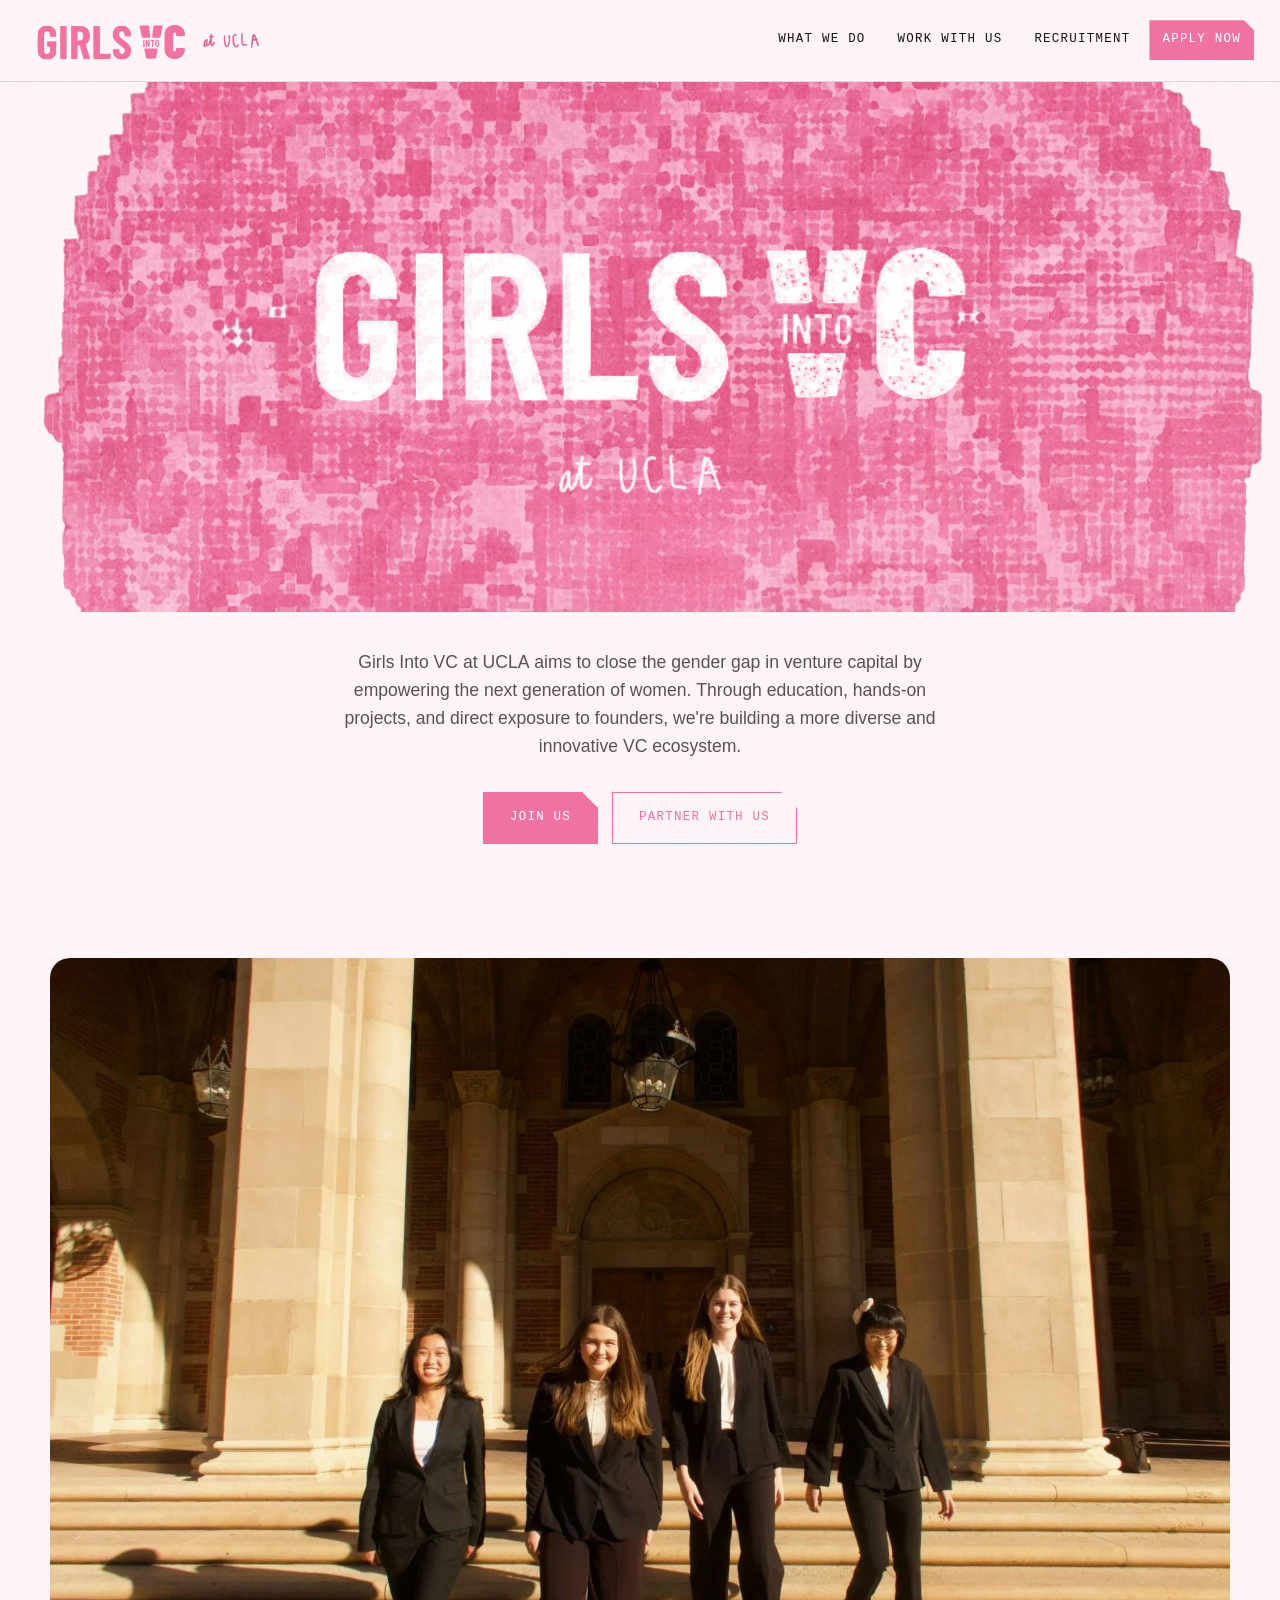
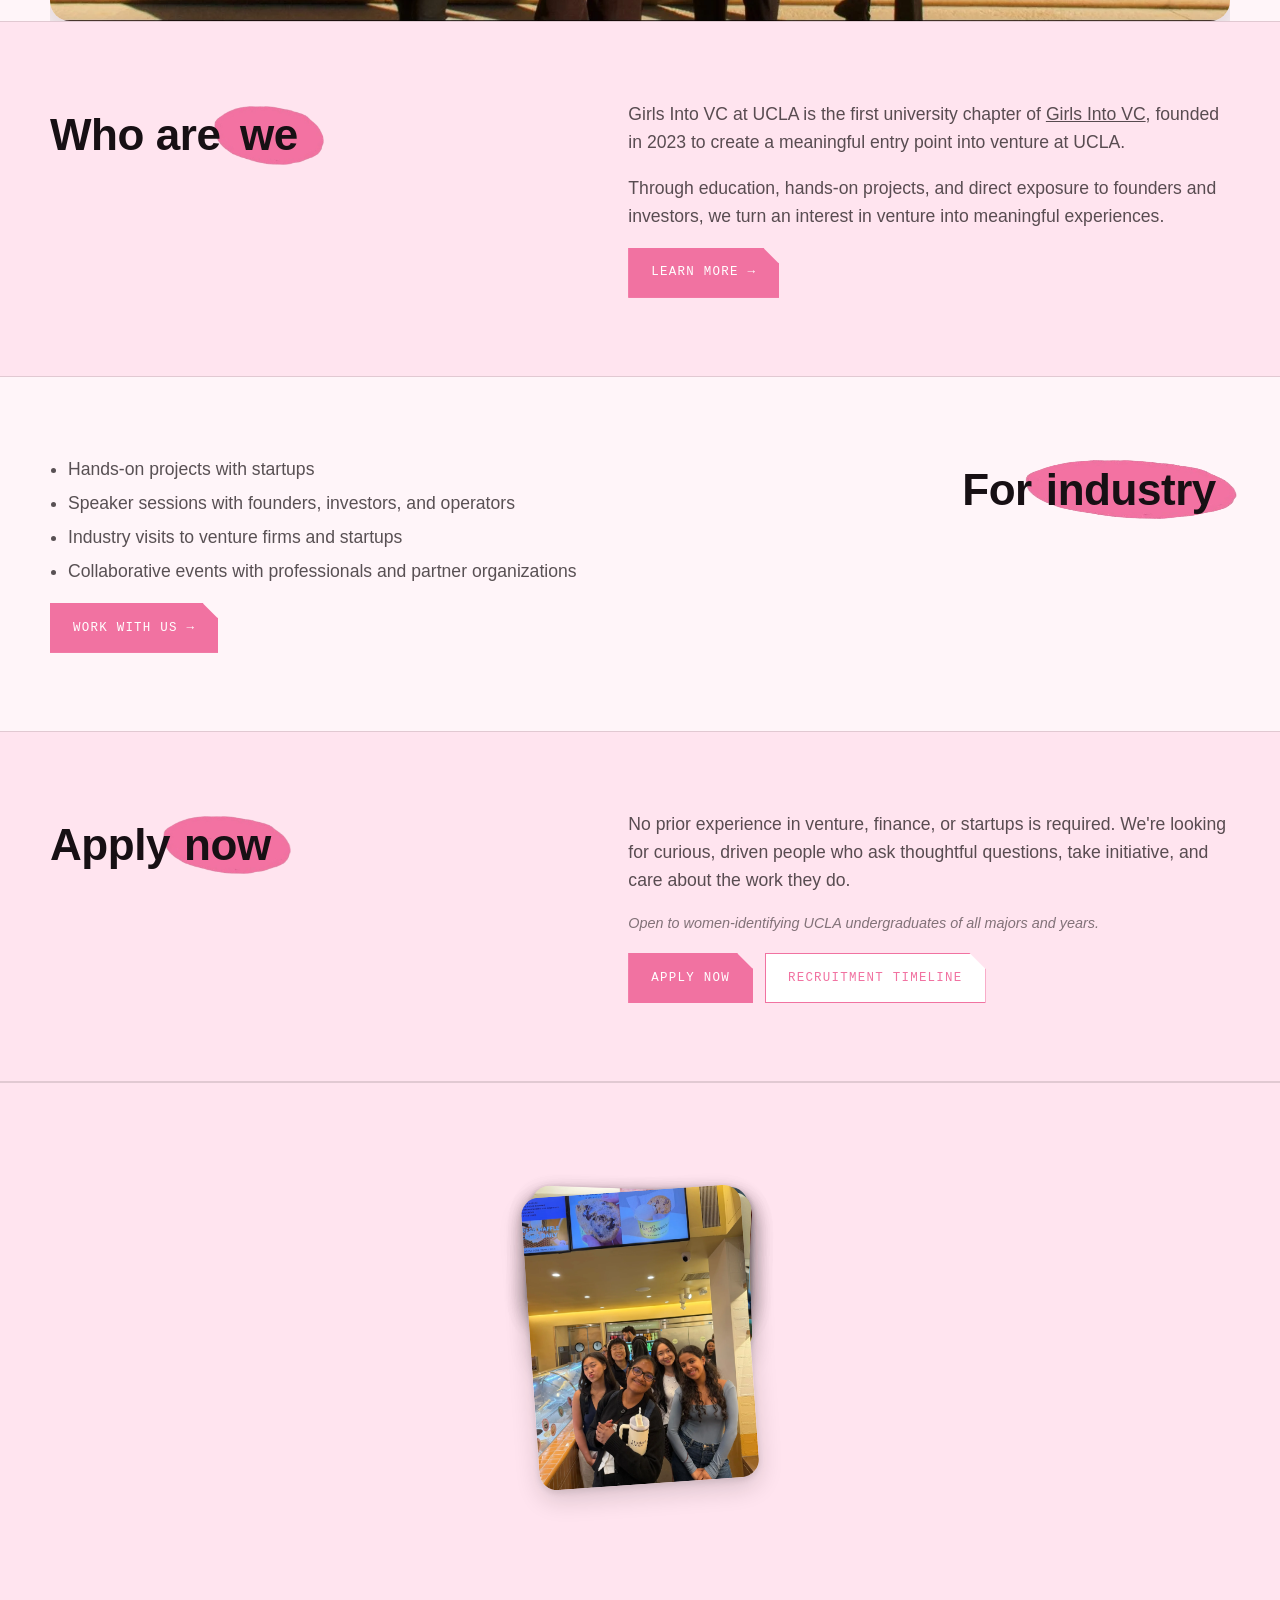
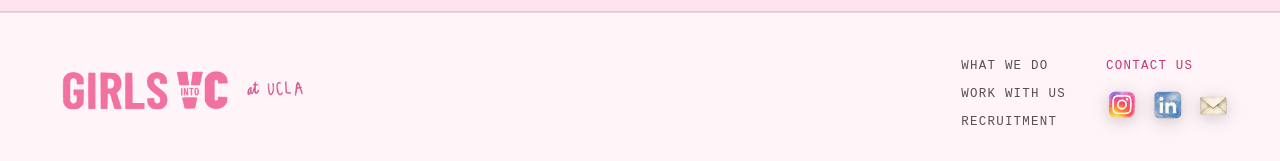
==== index.html @ 0a8061e2 "Stop cropping photos — Royce Hall banner and polaroid stack show full images - Removed the forced 16" ====
<!DOCTYPE html>
<html lang="en">
<head>
<meta charset="UTF-8">
<meta name="viewport" content="width=device-width, initial-scale=1.0">
<title>Girls Into VC at UCLA</title>
<meta name="description" content="Girls Into VC at UCLA is a warm, high-standard pre-professional home for UCLA women interested in venture capital.">
<link rel="stylesheet" href="styles.css">
</head>
<body>
  <nav class="site-nav">
    <a class="nav-logo" href="index.html" aria-label="Girls Into VC at UCLA home">
      <img src="images/givc-logo-transparent.png" alt="Girls Into VC">
      <img class="at-ucla-badge" src="images/at-ucla-pink-text.webp" alt="at UCLA">
    </a>
    <button class="nav-toggle" type="button" aria-label="Open menu" aria-expanded="false"><span></span></button>
    <div class="nav-links" aria-label="Primary navigation">
      <a href="about.html">What We Do</a>
      <a href="work-with-us.html">Work With Us</a>
      <a href="recruitment.html">Recruitment</a>
      <a class="nav-cta" href="recruitment.html#apply">Apply Now</a>
    </div>
  </nav>

  <header class="terra-hero">
    <div class="hero-stamp reveal">
      <img class="hero-stamp-bg" src="images/hero-stamp-bg.webp" alt="" aria-hidden="true">
      <div class="hero-stamp-content">
        <img class="hero-stamp-logo" src="images/givc-logo-white.webp" alt="Girls Into VC">
        <img class="hero-stamp-tag" src="images/givc-at-ucla.webp" alt="at UCLA">
      </div>
    </div>
    <div class="wrap terra-hero-inner">
      <p class="terra-sub split-reveal">Girls Into VC at UCLA aims to close the gender gap in venture capital by empowering the next generation of women. Through education, hands-on projects, and direct exposure to founders, we're building a more diverse and innovative VC ecosystem.</p>
      <div class="terra-actions reveal">
        <a class="terra-cta terra-cta-solid" href="recruitment.html">Join Us</a>
        <a class="terra-cta" href="work-with-us.html">Partner With Us</a>
      </div>
    </div>
  </header>

  <main>
    <!-- ROYCE HALL PHOTO BANNER -->
    <section class="section" style="padding-bottom:0;">
      <div class="wrap">
        <div class="photo-wipe" style="border-radius:20px; box-shadow:0 20px 44px rgba(23,16,20,0.18);">
          <img src="images/royce-hall.webp" alt="Girls Into VC at UCLA members on the steps of Royce Hall" style="width:100%; display:block;">
        </div>
      </div>
    </section>

    <!-- WHO WE ARE -->
    <section class="section pink" id="who-we-are">
      <div class="wrap split">
        <div class="reveal">
          <p class="eyebrow eyebrow-xl">Who are <span class="eyebrow-highlight">we</span></p>
        </div>
        <div class="reveal">
          <p class="body-copy">Girls Into VC at UCLA is the first university chapter of <a href="https://www.girlsintovc.com/" target="_blank" rel="noopener" style="text-decoration:underline;">Girls Into VC</a>, founded in 2023 to create a meaningful entry point into venture at UCLA.</p>
          <p class="body-copy">Through education, hands-on projects, and direct exposure to founders and investors, we turn an interest in venture into meaningful experiences.</p>
          <div class="btn-row">
            <a class="btn btn-pink" href="about.html#board">Learn More →</a>
          </div>
        </div>
      </div>
    </section>

    <!-- FOR INDUSTRY teaser -->
    <section class="section">
      <div class="wrap split">
        <div class="reveal">
          <ul class="body-copy" style="padding-left:18px; margin:0 0 1em; display:grid; gap:6px;">
            <li>Hands-on projects with startups</li>
            <li>Speaker sessions with founders, investors, and operators</li>
            <li>Industry visits to venture firms and startups</li>
            <li>Collaborative events with professionals and partner organizations</li>
          </ul>
          <div class="btn-row">
            <a class="btn btn-pink" href="work-with-us.html">Work With Us →</a>
          </div>
        </div>
        <div class="reveal" style="text-align:right;">
          <p class="eyebrow eyebrow-xl">For <span class="eyebrow-highlight">industry</span></p>
        </div>
      </div>
    </section>

    <!-- APPLY teaser (merged into the former partner-with-us slot) -->
    <section class="section pink">
      <div class="wrap split">
        <div class="reveal">
          <p class="eyebrow eyebrow-xl">Apply <span class="eyebrow-highlight">now</span></p>
        </div>
        <div class="reveal">
          <p class="body-copy">No prior experience in venture, finance, or startups is required. We're looking for curious, driven people who ask thoughtful questions, take initiative, and care about the work they do.</p>
          <p class="body-copy" style="font-style:italic; font-size:0.9rem; opacity:0.75; margin-top:8px;">Open to women-identifying UCLA undergraduates of all majors and years.</p>
          <div class="btn-row" style="margin-top:18px;">
            <a class="btn btn-pink" href="recruitment.html#apply">Apply Now</a>
            <a class="btn btn-outline-pink" href="recruitment.html">Recruitment Timeline</a>
          </div>
        </div>
      </div>
    </section>

    <!-- COMMUNITY / SCRAPBOOK -->
    <section class="section pink" id="community">
      <div class="wrap community-mosaic">
        <div class="reveal community-photos">
          <img class="community-star star-1" src="images/star-sticker.webp" alt="" aria-hidden="true">
          <img class="community-star star-2" src="images/star-sticker.webp" alt="" aria-hidden="true">
          <div class="polaroid-fan polaroid-fan-6" role="button" tabindex="0" aria-expanded="false" aria-label="Expand the photo stack">
            <div class="polaroid-wrap">
              <figure class="polaroid">
                <img src="images/events/event-0573.webp" alt="Girls Into VC members smiling together at an outing">
              </figure>
            </div>
            <div class="polaroid-wrap">
              <figure class="polaroid">
                <img src="images/events/event-0666.webp" alt="Girls Into VC members at the 2026 Summit">
              </figure>
            </div>
            <div class="polaroid-wrap">
              <figure class="polaroid">
                <img src="images/events/event-0672.webp" alt="Girls Into VC members together in the kitchen">
              </figure>
            </div>
            <div class="polaroid-wrap">
              <figure class="polaroid">
                <img src="images/events/event-dinner-lounge.webp" alt="Girls Into VC members celebrating together at dinner">
              </figure>
            </div>
            <div class="polaroid-wrap">
              <figure class="polaroid">
                <img src="images/events/event-0671.webp" alt="Girls Into VC members celebrating graduation">
              </figure>
            </div>
            <div class="polaroid-wrap">
              <figure class="polaroid">
                <img src="images/events/event-9704.webp" alt="Girls Into VC members together at a kitchen social">
              </figure>
            </div>
          </div>
          <div class="community-reveal">
            <img class="community-reveal-text" src="images/text-meet-the-girls.webp" alt="meet the girls!">
            <div class="btn-row" style="justify-content:center;">
              <a class="btn btn-pink" href="about.html#board">Learn More →</a>
            </div>
          </div>
        </div>
      </div>
    </section>

  </main>

  <footer class="site-footer">
    <div class="wrap footer-grid">
      <a class="footer-logo" href="index.html"><img src="images/givc-logo-transparent.png" alt="Girls Into VC"><img class="at-ucla-badge" src="images/at-ucla-pink-text.webp" alt="at UCLA"></a>
      <div class="footer-links">
        <a href="about.html">What We Do</a>
        <a href="work-with-us.html">Work With Us</a>
        <a href="recruitment.html">Recruitment</a>
      </div>
      <div class="footer-contact">
        <p class="eyebrow">Contact Us</p>
        <div class="footer-socials">
          <a href="https://www.instagram.com/girlsintovc.ucla/" target="_blank" rel="noopener" title="instagram"><img src="images/social-instagram.webp" alt="Instagram"></a>
          <a href="https://www.linkedin.com/company/girls-into-vc-at-ucla" target="_blank" rel="noopener" title="linkedin"><img src="images/social-linkedin.webp" alt="LinkedIn"></a>
          <a href="mailto:girlsintovcatucla@gmail.com" title="email"><img src="images/social-email.png" alt="Email"></a>
        </div>
      </div>
    </div>  </footer>
  <script src="script.js"></script>
</body>
</html>
---- styles.css ----
@import url('https://fonts.googleapis.com/css2?family=Big+Shoulders+Display:wght@600;700;800;900&family=Inter:ital,wght@0,400;0,500;0,600;0,700;0,800;1,500&display=swap');

:root {
  --pink: #f172a1;
  --pink-deep: #c73578;
  --pink-hot: #ff4f9b;
  --pink-pale: #ffe4ef;
  --pink-wash: #fff5f9;
  --white: #ffffff;
  --ink: #171014;
  --muted: rgba(23, 16, 20, 0.58);
  --muted-strong: rgba(23, 16, 20, 0.72);
  --line: rgba(23, 16, 20, 0.13);
  --line-light: rgba(255, 255, 255, 0.34);
  --glass: rgba(255, 255, 255, 0.22);
  --container: 1180px;
  --taupe: #e6e2d9;
  /* One font, one job: the system (Apple) font reads everywhere. Big Shoulders
     Display is the single exception, reserved for titles so it keeps its punch. */
  --font-display: "Big Shoulders Display", "Arial Narrow", sans-serif;
  --font-sans: -apple-system, BlinkMacSystemFont, "SF Pro Text", "Helvetica Neue", "Segoe UI", sans-serif;
  --font-mono: ui-monospace, SFMono-Regular, "SF Mono", Menlo, Consolas, monospace;
  --ease: cubic-bezier(0.22, 1, 0.36, 1);

  /* Type scale — every small/UI text size on the site maps to one of these
     seven steps. Reach for a token before adding a new one-off rem value. */
  --text-3xs: 0.68rem;
  --text-2xs: 0.72rem;
  --text-xs: 0.76rem;
  --text-sm: 0.78rem;
  --text-base: 0.82rem;
  --text-md: 0.9rem;
  --text-lg: 1rem;
  /* The one shared size for a page's <h1> — every interior page uses the
     compact hero pattern, so there's a single hero-heading tier, not three. */
  --h1-size: clamp(2.1rem, 5.4vw, 3.5rem);
}

* { box-sizing: border-box; }

html { scroll-behavior: smooth; }

body {
  margin: 0;
  background: var(--pink-wash);
  color: var(--ink);
  font-family: var(--font-sans);
  font-size: 16px;
  font-weight: 400;
  line-height: 1.6;
  letter-spacing: 0;
  -webkit-font-smoothing: antialiased;
  overflow-x: hidden;
}

body::selection,
::selection {
  background: var(--ink);
  color: var(--white);
}

img { display: block; max-width: 100%; }
a { color: inherit; text-decoration: none; }
button { font: inherit; }
button { border: 0; background: none; color: inherit; cursor: pointer; }

body::before {
  content: "";
  position: fixed;
  inset: 0;
  z-index: 9000;
  opacity: 0.025;
  pointer-events: none;
  background-image: url("data:image/svg+xml,%3Csvg viewBox='0 0 256 256' xmlns='http://www.w3.org/2000/svg'%3E%3Cfilter id='n'%3E%3CfeTurbulence type='fractalNoise' baseFrequency='0.9' numOctaves='3' stitchTiles='stitch'/%3E%3C/filter%3E%3Crect width='100%25' height='100%25' filter='url(%23n)'/%3E%3C/svg%3E");
}

.wrap {
  width: min(100% - 32px, var(--container));
  margin: 0 auto;
}

.site-nav {
  position: sticky;
  top: 0;
  z-index: 40;
  display: flex;
  align-items: center;
  justify-content: space-between;
  min-height: 72px;
  padding: 12px 16px;
  border-bottom: 1px solid var(--line);
  background: rgba(255, 245, 249, 0.76);
  backdrop-filter: blur(24px) saturate(1.4);
}

.nav-logo {
  display: inline-flex;
  align-items: center;
  min-height: 44px;
  gap: 3px;
}

.nav-logo img { width: 170px; height: auto; }

.pill,
.small-caps,
.member-meta {
  font-family: var(--font-sans);
  font-weight: 600;
  letter-spacing: 0.03em;
  text-transform: lowercase;
}

/* "at UCLA" badge — the plain hand-drawn wordmark from Figma, recolored to
   --pink-deep so it reads against the pink-wash nav/footer background. */
.nav-logo img.at-ucla-badge,
.footer-logo img.at-ucla-badge {
  height: 19px;
  width: auto;
  flex-shrink: 0;
  margin-left: 2px;
}

.nav-toggle {
  display: grid;
  place-items: center;
  width: 46px;
  height: 46px;
  border: 1px solid var(--line);
  border-radius: 999px;
  background: rgba(255, 255, 255, 0.72);
}

.nav-toggle span,
.nav-toggle::before,
.nav-toggle::after {
  content: "";
  width: 18px;
  height: 2px;
  border-radius: 99px;
  background: var(--ink);
  transition: transform 220ms var(--ease), opacity 220ms ease;
}

.nav-toggle { gap: 4px; }
.site-nav.open .nav-toggle span { opacity: 0; }
.site-nav.open .nav-toggle::before { transform: translateY(6px) rotate(45deg); }
.site-nav.open .nav-toggle::after { transform: translateY(-6px) rotate(-45deg); }

.nav-links {
  position: fixed;
  inset: 72px 12px auto 12px;
  display: grid;
  gap: 8px;
  padding: 10px;
  border: 1px solid var(--line);
  border-radius: 18px;
  background: rgba(255, 255, 255, 0.84);
  backdrop-filter: blur(22px) saturate(1.3);
  box-shadow: 0 24px 70px rgba(199, 53, 120, 0.18);
  opacity: 0;
  pointer-events: none;
  transform: translateY(-10px);
  transition: opacity 220ms ease, transform 220ms var(--ease);
}

.site-nav.open .nav-links {
  opacity: 1;
  pointer-events: auto;
  transform: translateY(0);
}

.nav-links a {
  position: relative;
  display: flex;
  align-items: center;
  min-height: 44px;
  padding: 0 12px;
  border-radius: 12px;
  color: var(--ink);
}

.nav-links a:hover,
.nav-links a.current {
  color: var(--pink-deep);
}

/* Shared mono-label treatment — nav links, buttons, eyebrows, and footer
   links are all the same UI-chrome type (mono, uppercase, tracked out), so
   they share one declaration instead of each re-stating it. */
.eyebrow,
.btn,
.terra-cta,
.nav-links a,
.footer-links a {
  font-family: var(--font-mono);
  font-weight: 500;
  font-size: var(--text-sm);
  letter-spacing: 0.1em;
  text-transform: uppercase;
}

.nav-links a.nav-cta {
  justify-content: center;
  border-radius: 0;
  clip-path: polygon(0 0, calc(100% - 10px) 0, 100% 10px, 100% 100%, 0 100%);
  background: var(--pink) !important;
  color: var(--white) !important;
}

.nav-links a.nav-cta:hover {
  background: var(--pink-deep) !important;
}

h1, h2, h3, p { margin-top: 0; }

h1 {
  margin-bottom: 18px;
  color: var(--pink-hot);
  font-family: var(--font-display);
  font-weight: 800;
  letter-spacing: 0;
  text-transform: uppercase;
  font-size: var(--h1-size);
  line-height: 0.86;
}

h2 {
  margin-bottom: 18px;
  color: var(--pink-hot);
  font-family: var(--font-sans);
  font-weight: 800;
  letter-spacing: -0.02em;
  text-transform: none;
  font-size: clamp(2.1rem, 5.4vw, 3.8rem);
  line-height: 1.05;
}

h3 {
  margin-bottom: 10px;
  color: var(--pink-deep);
  font-family: var(--font-sans);
  font-weight: 600;
  letter-spacing: -0.01em;
  text-transform: none;
  font-size: clamp(1.3rem, 3vw, 1.7rem);
  line-height: 1.25;
}

p,
.body-copy,
.faq p,
.client-card p {
  color: var(--muted-strong);
  font-size: clamp(1rem, 1.4vw, 1.1rem);
  line-height: 1.6;
}

.lead {
  max-width: 720px;
  color: var(--ink);
  font-weight: 400;
  font-size: clamp(1.35rem, 2.6vw, 1.85rem);
  line-height: 1.45;
}

.body-copy { max-width: 640px; }

.section { padding: 78px 0; }
.section.pink {
  background: var(--pink-pale);
  border-block: 1px solid var(--line);
}

.eyebrow {
  display: inline-flex;
  align-items: center;
  margin: 0 0 18px;
  color: var(--pink-deep);
}

.eyebrow-lg { font-size: var(--text-lg); letter-spacing: 0.01em; }

/* Home page teaser titles ("Who are WE", "For INDUSTRY", "Apply NOW") — since
   those sections dropped their H2s, the eyebrow is now the section's title,
   so it reads much larger than the standard small-caps label size. Set in
   the Apple system font (not the mono UI-label font) in black, sentence
   case, with only the key word highlighted by .eyebrow-highlight below. */
.eyebrow-xl {
  font-family: var(--font-sans);
  font-weight: 800;
  text-transform: none;
  letter-spacing: -0.01em;
  color: var(--ink);
  font-size: clamp(1.8rem, 4.5vw, 2.75rem);
  margin-bottom: 0;
}

/* The one emphasized word in a home-page title — same sentence case as the
   rest of the heading, sitting on the hand-drawn pink oval asset so the oval
   always tracks the highlighted word. line-height:1 keeps the box hugging
   the glyphs instead of inheriting body's 1.6, which was inflating the oval. */
.eyebrow-highlight {
  position: relative;
  display: inline-block;
  min-width: 2.2em;
  text-align: center;
  line-height: 1;
  text-transform: none;
  padding: 0.12em 0.32em;
}

.eyebrow-highlight::before {
  content: "";
  position: absolute;
  z-index: -1;
  inset: -0.05em -0.15em;
  background: url("images/oval-highlight.webp") center / 100% 100% no-repeat;
}

/* Landing screen — Terra Labs hero layout (dot-matrix field, mono UI chrome), in pink */
.terra-hero {
  position: relative;
  overflow: hidden;
  isolation: isolate;
  background: var(--pink-wash);
  margin-bottom: 36px;
}

.terra-hero-inner {
  position: relative;
  z-index: 1;
  max-width: 640px;
  margin: 0 auto;
  text-align: center;
  padding-top: 36px;
  padding-bottom: 0;
}

/* Matches the hero-stamp-to-subhead gap (36px) exactly, instead of
   stacking the default .section padding-top (78px) on top of it. */

/* Hero stamp — the GIVC wordmark lockup from the givcucla Figma file:
   a torn-edge "stamp" card (the jagged silhouette is baked into the
   exported PNG's alpha channel, not a CSS clip-path) filled with the
   brand's halftone pink texture, with the white logo + a handwritten
   "at UCLA" tag centered on top. Full-bleed, edge to edge — no page
   margin around it. */
.hero-stamp {
  position: relative;
  width: 100%;
  aspect-ratio: 1319 / 546;
}

.hero-stamp-bg {
  display: block;
  width: 100%;
  height: 100%;
  object-fit: cover;
}

.hero-stamp-content {
  position: absolute;
  inset: 0;
  display: flex;
  flex-direction: column;
  align-items: center;
  justify-content: center;
  gap: 8px;
}

.hero-stamp-logo {
  width: 58%;
  height: auto;
}

.hero-stamp-tag {
  width: clamp(120px, 22vw, 170px);
  height: auto;
}

.terra-sub {
  font-family: var(--font-sans);
  font-size: clamp(1rem, 1.4vw, 1.1rem);
  line-height: 1.6;
  color: var(--muted-strong);
  max-width: 620px;
  margin: 0 auto 32px;
}

/* Hand-drawn highlighter oval around "UCLA" in the hero subhead — the
   actual marker-drawn asset from the givcucla Figma file (irregular,
   hand-drawn edges), not a CSS ellipse — reads far more charismatic. */
.oval-highlight {
  position: relative;
  display: inline-block;
  padding: 0 4px;
}

.oval-highlight::before {
  content: "";
  position: absolute;
  z-index: -1;
  inset: -0.2em -0.4em;
  background: url("images/oval-highlight.webp") center / 100% 100% no-repeat;
}

.terra-actions {
  display: flex;
  flex-wrap: wrap;
  justify-content: center;
  gap: 14px;
}

/* Shared button shape — a chamfered rectangle (top-right corner cut), not
   a pill. Every CTA sitewide (.btn and .terra-cta) uses this same silhouette
   so "join us" and "apply now" read as the same kind of button. */
.btn,
.terra-cta {
  clip-path: polygon(0 0, calc(100% - 16px) 0, 100% 16px, 100% 100%, 0 100%);
}

.terra-cta {
  display: inline-flex;
  align-items: center;
  gap: 8px;
  padding: 15px 26px;
  border: 1.5px solid var(--pink);
  color: var(--pink);
  background: var(--pink-wash);
  transition: background 220ms var(--ease), color 220ms var(--ease);
}

.terra-cta:hover { background: var(--pink); color: var(--white); }

.terra-cta-solid {
  background: var(--pink);
  color: var(--white);
}

.terra-cta-solid:hover { background: var(--pink-deep); color: var(--white); }

.hero-grid,
.split,
.section-head {
  display: grid;
  gap: 34px;
  align-items: start;
}

.hero-kicker {
  display: flex;
  flex-wrap: wrap;
  gap: 10px;
  margin-bottom: 18px;
}

.pill {
  display: inline-flex;
  align-items: center;
  min-height: 34px;
  padding: 0 12px;
  border: 1px solid currentColor;
  border-radius: 999px;
  background: rgba(255, 255, 255, 0.48);
  color: var(--pink-deep);
  font-size: var(--text-2xs);
}

.btn-row {
  display: flex;
  flex-wrap: wrap;
  gap: 12px;
}

.btn {
  display: inline-flex;
  align-items: center;
  justify-content: center;
  min-height: 50px;
  padding: 0 22px;
  border: 1px solid currentColor;
  line-height: 1;
  transition: transform 220ms var(--ease), background 220ms ease, color 220ms ease, border-color 220ms ease;
}

.btn:hover { transform: translateY(-2px); }
.btn-pink { background: var(--pink); color: var(--white); border-color: var(--pink); }
.btn-pink:hover { background: var(--pink-deep); border-color: var(--pink-deep); }
.btn-outline-pink { background: var(--white); color: var(--pink); border-color: var(--pink); }
.btn-outline-pink:hover { background: var(--pink); color: var(--white); }

.member-meta,
.small-caps {
  color: var(--pink-deep);
  font-size: var(--text-base);
}

.client-grid {
  display: grid;
  gap: 16px;
}

.client-card {
  padding: 28px;
  border: 1px solid var(--line);
  border-radius: 22px;
  background:
    radial-gradient(ellipse 120% 90% at 20% 0%, rgba(255, 79, 155, 0.08), transparent 65%),
    rgba(255, 255, 255, 0.78);
  box-shadow: 0 18px 54px rgba(199, 53, 120, 0.08);
  transition: transform 320ms var(--ease), box-shadow 320ms var(--ease), border-color 320ms ease;
}

.client-card:hover {
  transform: translateY(-4px);
  border-color: rgba(199, 53, 120, 0.28);
  box-shadow: 0 26px 64px rgba(199, 53, 120, 0.16);
}

/* Community section — a centered pile of polaroids. Opening the stack
   reveals a centered "meet the girls!" moment below the photos: the
   handwritten wordmark, the two star stickers, and a learn-more CTA, all
   fading in together. */
.community-photos {
  position: relative;
  text-align: center;
}

.community-star {
  position: absolute;
  width: 40px;
  height: auto;
  opacity: 0;
  transform: scale(0.5) rotate(-15deg);
  transition: opacity 360ms var(--ease) 80ms, transform 360ms var(--ease) 80ms;
  pointer-events: none;
  z-index: 5;
}

.community-mosaic.is-open .community-star {
  opacity: 1;
  transform: scale(1) rotate(-15deg);
}

.star-1 { top: 0; right: 8%; }
.star-2 { bottom: 4%; left: 6%; transform: scale(0.5) rotate(12deg); }
.community-mosaic.is-open .star-2 { transform: scale(1) rotate(12deg); }

.community-reveal {
  max-height: 0;
  opacity: 0;
  overflow: hidden;
  text-align: center;
  transition: max-height 420ms var(--ease), opacity 320ms var(--ease), margin-top 420ms ease;
}

.community-mosaic.is-open .community-reveal {
  max-height: 160px;
  opacity: 1;
  margin-top: 14px;
}

.community-reveal-text {
  display: inline-block;
  width: clamp(180px, 26vw, 260px);
  height: auto;
  margin: 12px auto 10px;
}

/* Scrapbook — a pile of polaroid prints, stacked to the right by default.
   Click (or Enter/Space) spreads them into a centered fan; click again to
   restack. Every .polaroid-wrap sits at a fixed anchor via absolute
   positioning, and only .transform moves — no layout shift — so both the
   stack and the spread animate smoothly. */
.polaroid-fan {
  position: relative;
  height: 360px;
  max-width: 720px;
  margin: 12px auto 0;
  cursor: pointer;
}

.polaroid-wrap {
  position: absolute;
  top: 0;
  left: 50%;
  transition: transform 480ms var(--ease);
}

.polaroid-wrap:nth-child(1) { transform: translateX(-50%) rotate(-3deg) translateY(2px); z-index: 4; }
.polaroid-wrap:nth-child(2) { transform: translateX(-50%) rotate(1.5deg); z-index: 3; }
.polaroid-wrap:nth-child(3) { transform: translateX(-50%) rotate(-1deg) translateY(1px); z-index: 2; }
.polaroid-wrap:nth-child(4) { transform: translateX(-50%) rotate(2deg) translateY(3px); z-index: 1; }

.polaroid-fan.is-open .polaroid-wrap:nth-child(1) { transform: translateX(calc(-50% - 250px)) rotate(-3deg); z-index: 1; }
.polaroid-fan.is-open .polaroid-wrap:nth-child(2) { transform: translateX(calc(-50% - 84px)) rotate(1.5deg); z-index: 2; }
.polaroid-fan.is-open .polaroid-wrap:nth-child(3) { transform: translateX(calc(-50% + 84px)) rotate(-1.5deg); z-index: 3; }
.polaroid-fan.is-open .polaroid-wrap:nth-child(4) { transform: translateX(calc(-50% + 250px)) rotate(3deg); z-index: 4; }

/* Six-photo variant of the scrapbook fan. Closed, it's the same tight
   stack as the 4-photo version. Open, instead of spreading all six into
   one crowded line, it opens into a two-row grid so every photo gets
   room to actually be seen. */
.polaroid-fan-6 {
  max-width: 900px;
  transition: height 480ms var(--ease);
}

.polaroid-fan-6 .polaroid-wrap:nth-child(1) { transform: translateX(-50%) rotate(-4deg) translateY(2px); z-index: 6; }
.polaroid-fan-6 .polaroid-wrap:nth-child(2) { transform: translateX(-50%) rotate(2deg); z-index: 5; }
.polaroid-fan-6 .polaroid-wrap:nth-child(3) { transform: translateX(-50%) rotate(-2deg) translateY(1px); z-index: 4; }
.polaroid-fan-6 .polaroid-wrap:nth-child(4) { transform: translateX(-50%) rotate(3deg) translateY(3px); z-index: 3; }
.polaroid-fan-6 .polaroid-wrap:nth-child(5) { transform: translateX(-50%) rotate(-1deg) translateY(2px); z-index: 2; }
.polaroid-fan-6 .polaroid-wrap:nth-child(6) { transform: translateX(-50%) rotate(1.5deg) translateY(1px); z-index: 1; }

/* Open state is a real grid, not more absolute-position math — photos are
   never forced into a fixed aspect ratio (see .polaroid img below), so
   row heights need to size themselves to whatever each photo actually is. */
.polaroid-fan-6.is-open {
  position: static;
  height: auto;
  display: grid;
  grid-template-columns: repeat(3, 1fr);
  gap: 28px;
  align-items: start;
}

.polaroid-fan-6.is-open .polaroid-wrap {
  position: static;
}

.polaroid-fan-6.is-open .polaroid-wrap:nth-child(1) { transform: rotate(-3deg); z-index: 1; }
.polaroid-fan-6.is-open .polaroid-wrap:nth-child(2) { transform: rotate(2deg); z-index: 2; }
.polaroid-fan-6.is-open .polaroid-wrap:nth-child(3) { transform: rotate(-2deg); z-index: 3; }
.polaroid-fan-6.is-open .polaroid-wrap:nth-child(4) { transform: rotate(3deg); z-index: 4; }
.polaroid-fan-6.is-open .polaroid-wrap:nth-child(5) { transform: rotate(-1.5deg); z-index: 5; }
.polaroid-fan-6.is-open .polaroid-wrap:nth-child(6) { transform: rotate(2.5deg); z-index: 6; }
.polaroid-fan-6.is-open .polaroid { width: 100%; }

/* Clean, edge-to-edge photo cards — rounded corners and a soft shadow,
   not the print-style white-bordered polaroid look. */
.polaroid {
  position: relative;
  width: 220px;
  border-radius: 18px;
  overflow: hidden;
  box-shadow: 0 10px 24px rgba(23, 16, 20, 0.16), 0 2px 6px rgba(23, 16, 20, 0.1);
  transition: transform 320ms var(--ease), box-shadow 320ms var(--ease);
}

.polaroid-fan.is-open .polaroid:hover {
  transform: translateY(-12px) scale(1.04);
  box-shadow: 0 20px 38px rgba(23, 16, 20, 0.22);
}

.polaroid img {
  display: block;
  width: 100%;
  height: auto;
}

.summit-photos {
  display: grid;
  grid-template-columns: 1fr 1fr;
  gap: 16px;
}

.summit-photo {
  border-radius: 18px;
  overflow: hidden;
  box-shadow: 0 16px 34px rgba(23, 16, 20, 0.16);
}

.summit-photo img {
  display: block;
  width: 100%;
  height: 100%;
  aspect-ratio: 4 / 3;
  object-fit: cover;
}

@media (max-width: 600px) {
  .summit-photos { grid-template-columns: 1fr; }
}

@media (max-width: 760px) {
  .polaroid-fan { height: 300px; }
  .polaroid { width: 168px; }
  .polaroid-fan.is-open .polaroid-wrap:nth-child(1) { transform: translateX(calc(-50% - 96px)) rotate(-3deg); }
  .polaroid-fan.is-open .polaroid-wrap:nth-child(2) { transform: translateX(calc(-50% - 32px)) rotate(1.5deg); }
  .polaroid-fan.is-open .polaroid-wrap:nth-child(3) { transform: translateX(calc(-50% + 32px)) rotate(-1.5deg); }
  .polaroid-fan.is-open .polaroid-wrap:nth-child(4) { transform: translateX(calc(-50% + 96px)) rotate(3deg); }

  .polaroid-fan-6 { height: 320px; }
  .polaroid-fan-6.is-open { grid-template-columns: repeat(2, 1fr); gap: 18px; }
}

.testimonials-section {
  background: var(--pink-deep);
}

.testimonials-section > .wrap > .eyebrow { color: rgba(255, 255, 255, 0.85); }
.testimonials-section .eyebrow::before { background: rgba(255, 255, 255, 0.85); }

.tp-desc { color: rgba(255, 255, 255, 0.92); }
.testimonials-section .pill { background: rgba(255, 255, 255, 0.14); border-color: rgba(255, 255, 255, 0.32); color: #fff; }

.project-grid {
  display: grid;
  grid-template-columns: 1fr 1fr;
  gap: 18px;
  margin-top: 24px;
}

.project-card {
  background: rgba(255, 255, 255, 0.1);
  border: 1px solid rgba(255, 255, 255, 0.2);
  border-radius: 18px;
  padding: 22px;
}

.project-card-top {
  display: flex;
  align-items: center;
  gap: 16px;
  margin-bottom: 16px;
}

.project-card-top .small-caps {
  display: block;
  margin-bottom: 4px;
}

.tp-media-sm {
  flex-shrink: 0;
  width: 44px;
  height: 44px;
  border-radius: 50%;
  display: grid;
  place-items: center;
  color: rgba(255, 255, 255, 0.92);
  font-family: var(--font-display);
  font-size: 1.1rem;
}

/* Client logo badges — a real wordmark instead of a lettered avatar circle */
.tp-media-sm.tp-logo {
  width: 60px;
  height: 34px;
  border-radius: 8px;
  overflow: hidden;
}

.tp-logo img {
  width: 100%;
  height: 100%;
  object-fit: cover;
}

.project-card-top h3 { color: #fff; font-size: 1.02rem; margin-top: 2px; }
.project-card .small-caps { color: rgba(255, 255, 255, 0.7); text-transform: none; }
.tp-desc-sm { color: rgba(255, 255, 255, 0.9); font-size: var(--text-md); }

.testimonial-inline {
  margin-top: 12px;
  padding-top: 12px;
  border-top: 1px solid rgba(255, 255, 255, 0.22);
  color: #fff;
  font-style: italic;
  font-size: var(--text-md);
}

.testimonial-inline span {
  display: block;
  margin-top: 4px;
  font-style: normal;
  font-family: var(--font-sans);
  font-weight: 700;
  font-size: var(--text-2xs);
  text-transform: uppercase;
  letter-spacing: 0.04em;
  color: rgba(255, 255, 255, 0.7);
}

@media (max-width: 720px) {
  .project-grid { grid-template-columns: 1fr; }
}

.timeline-list { border-top: 1px solid var(--line); }

.timeline-row {
  display: flex;
  gap: 24px;
  align-items: baseline;
  padding: 16px 0;
  border-bottom: 1px solid var(--line);
}

.timeline-row .t-when {
  flex: 0 0 110px;
  display: flex;
  flex-direction: column;
  gap: 2px;
}

.timeline-row .t-date {
  font-family: var(--font-sans);
  font-weight: 800;
  font-size: var(--text-xs);
  letter-spacing: 0.04em;
  text-transform: uppercase;
  color: var(--pink-deep);
}

.timeline-row .t-time {
  font-family: var(--font-mono);
  font-size: var(--text-xs);
  color: var(--muted);
}

.timeline-row h3 {
  font-size: 1rem;
  margin-bottom: 0;
}

.timeline-row .t-tag {
  font-family: var(--font-mono);
  font-size: var(--text-3xs);
  font-weight: 500;
  color: var(--muted);
  text-transform: none;
}

@media (max-width: 560px) {
  .timeline-row { flex-direction: column; gap: 4px; }
  .timeline-row .t-when { flex: none; flex-direction: row; gap: 8px; }
}

.staircase { display: flex; flex-direction: column; }

.staircase-step {
  display: flex;
  gap: 24px;
  align-items: baseline;
  padding: 28px 0;
  border-bottom: 1px solid var(--line);
}

.staircase-num {
  flex-shrink: 0;
  width: 48px;
  font-family: var(--font-display);
  font-size: 1.5rem;
  color: var(--pink);
}

.staircase-body h3 { margin-bottom: 8px; }
.staircase-body p { margin-bottom: 4px; }

@media (max-width: 760px) {
  .staircase-step { flex-direction: column; gap: 8px; }
  .staircase-num { width: auto; }
}

.partner-grid {
  display: grid;
  grid-template-columns: repeat(2, 1fr);
  gap: 16px;
}

.partner-block {
  padding: 24px;
  border: 1px solid var(--line);
  border-radius: 16px;
  background: rgba(255, 255, 255, 0.6);
  transition: transform 220ms var(--ease), border-color 220ms ease, background 220ms ease;
}

.partner-num {
  display: block;
  margin-bottom: 10px;
  font-family: var(--font-display);
  font-size: 1.3rem;
  color: var(--pink);
}

.partner-block h3 { margin-bottom: 0; font-size: 1.1rem; }

.partner-block p {
  margin-top: 8px;
  color: var(--muted-strong);
  font-size: var(--text-md);
  line-height: 1.5;
}

.partner-block:hover {
  transform: translateY(-4px);
  border-color: rgba(199, 53, 120, 0.3);
  background: rgba(255, 255, 255, 0.85);
}

@media (max-width: 560px) {
  .partner-grid { grid-template-columns: 1fr; }
}

.quicklinks {
  display: flex;
  flex-wrap: wrap;
  gap: 20px;
  margin-top: 14px;
}

.quicklinks a {
  position: relative;
  color: var(--pink-deep);
  font-family: var(--font-sans);
  font-weight: 700;
  font-size: var(--text-base);
  letter-spacing: 0.02em;
  border-bottom: 1px solid currentColor;
  padding-bottom: 2px;
  transition: opacity 220ms ease;
}

.quicklinks a:hover { opacity: 0.65; }

.exec-grid {
  display: grid;
  grid-template-columns: repeat(2, 1fr);
  gap: 18px;
}

.exec-card {
  border: 1px solid var(--line);
  border-radius: 22px;
  padding: 16px;
  background: rgba(255, 255, 255, 0.6);
  transition: transform 320ms var(--ease), box-shadow 320ms var(--ease);
}

.exec-card:hover {
  transform: translateY(-4px);
  box-shadow: 0 26px 64px rgba(199, 53, 120, 0.16);
}

.exec-photo {
  display: grid;
  place-items: center;
  aspect-ratio: 4 / 5;
  margin-bottom: 14px;
  border-radius: 16px;
  overflow: hidden;
}

.exec-card h3 { margin-bottom: 0; font-size: 1.05rem; }

@media (min-width: 720px) {
  .exec-grid { grid-template-columns: repeat(4, 1fr); }
}

.page-hero {
  padding: 68px 0 44px;
  border-bottom: 1px solid var(--line);
  background: var(--pink-wash);
}

.page-hero .lead { max-width: 980px; }

.hero-compact { padding: 52px 0 32px; }

.faq {
  display: grid;
  gap: 10px;
  max-width: 880px;
}

.faq details {
  border: 1px solid var(--line);
  border-radius: 16px;
  background: var(--white);
  transition: border-color 220ms ease;
}

.faq details[open],
.faq details:hover {
  border-color: rgba(199, 53, 120, 0.3);
}

.faq summary {
  min-height: 58px;
  padding: 18px;
  color: var(--ink);
  cursor: pointer;
  font-weight: 600;
  font-size: 1.05rem;
}

.faq p {
  margin: 0;
  padding: 0 18px 18px;
}

.site-footer {
  padding: 44px 0 28px;
  background: var(--pink-wash);
  border-top: 1px solid var(--line);
}

.footer-grid {
  display: grid;
  gap: 28px;
  align-items: start;
}

.footer-contact {
  display: grid;
  gap: 12px;
}

.footer-contact .eyebrow { margin: 0; }

.footer-logo {
  display: inline-flex;
  align-items: center;
  gap: 3px;
}

.footer-logo img { width: 190px; }

.footer-socials {
  display: flex;
  align-items: center;
  gap: 14px;
}

.footer-socials a {
  display: flex;
  align-items: center;
  justify-content: center;
  transition: transform 220ms var(--ease);
}

.footer-socials a:hover { transform: translateY(-4px) scale(1.08); }

.footer-socials img {
  width: 32px;
  height: 32px;
  max-width: none;
  object-fit: contain;
  filter: drop-shadow(0 3px 8px rgba(23, 16, 20, 0.22));
}

.footer-links {
  display: grid;
  gap: 8px;
}

.footer-links a {
  display: inline-block;
  width: fit-content;
  color: var(--muted-strong);
}

.footer-links a:hover { color: var(--pink-deep); }

.reveal {
  opacity: 0;
  transform: translateY(24px);
  transition: opacity 700ms ease, transform 700ms var(--ease);
}

.reveal.visible {
  opacity: 1;
  transform: translateY(0);
}

/* Hero intro paragraph — split into words by script.js, each word
   blurs/fades/rises in with a short stagger instead of the whole
   paragraph fading in as one block. */
.split-reveal .word {
  display: inline-block;
  opacity: 0;
  filter: blur(4px);
  transform: translateY(0.35em);
  transition: opacity 640ms var(--ease), transform 640ms var(--ease), filter 640ms var(--ease);
  transition-delay: calc(var(--i, 0) * 26ms);
}

.split-reveal.visible .word {
  opacity: 1;
  filter: blur(0);
  transform: translateY(0);
}

/* Photo banners — a left-to-right clip wipe reveals the frame while the
   image itself settles from a slight zoom + desaturation, like a print
   developing, instead of a plain fade. */
.photo-wipe {
  overflow: hidden;
  clip-path: inset(0 100% 0 0);
  transition: clip-path 1000ms cubic-bezier(0.65, 0, 0.35, 1);
}

.photo-wipe img {
  transform: scale(1.15);
  filter: saturate(0.6) brightness(0.94);
  transition: transform 1300ms cubic-bezier(0.16, 1, 0.3, 1), filter 1300ms ease;
}

.photo-wipe.visible {
  clip-path: inset(0 0 0 0);
}

.photo-wipe.visible img {
  transform: scale(1);
  filter: saturate(1) brightness(1);
}

@media (min-width: 720px) {
  .wrap { width: min(100% - 56px, var(--container)); }
  .hero-grid,
  .split { grid-template-columns: 0.95fr 1.05fr; }
  .section-head { grid-template-columns: 0.9fr 1.1fr; align-items: end; }
  .footer-grid { grid-template-columns: auto 1fr auto; align-items: start; gap: 40px; }
  .footer-links { justify-self: end; }
}

@media (min-width: 760px) {
  .site-nav { padding-inline: 20px; }
  .nav-toggle { display: none; }
  .nav-links {
    position: static;
    display: flex;
    align-items: center;
    gap: 2px;
    padding: 0;
    border: 0;
    border-radius: 0;
    background: transparent;
    box-shadow: none;
    opacity: 1;
    pointer-events: auto;
    transform: none;
    backdrop-filter: none;
  }
  .nav-links a { min-height: 40px; padding-inline: 10px; }
}

@media (min-width: 980px) {
  .site-nav { padding-inline: 26px; }
  .nav-links { gap: 6px; }
  .nav-links a { padding-inline: 13px; }
}

@media (max-width: 560px) {
  .at-ucla-badge { display: none; }
  .nav-logo img { width: 146px; }
}

@media (prefers-reduced-motion: reduce) {
  *, *::before, *::after {
    animation-duration: 0.01ms !important;
    animation-iteration-count: 1 !important;
    scroll-behavior: auto !important;
    transition-duration: 0.01ms !important;
  }
}
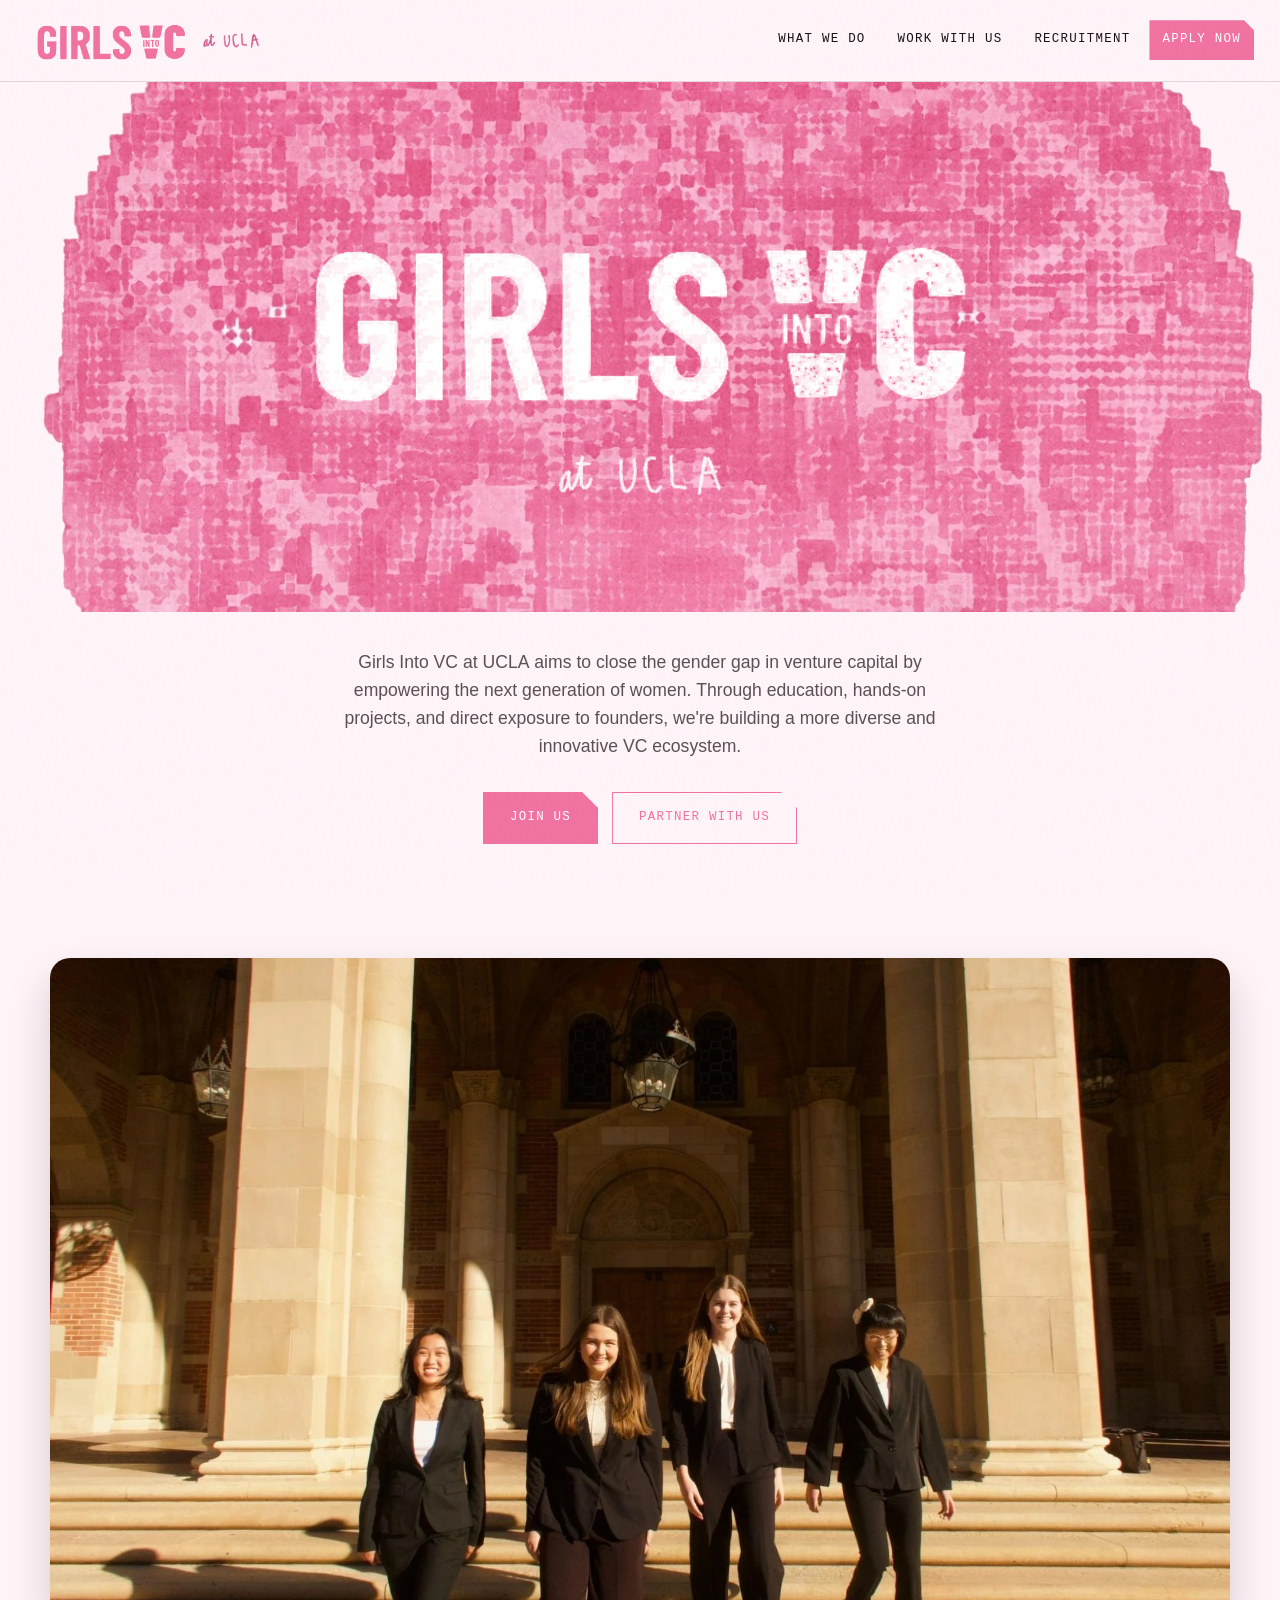
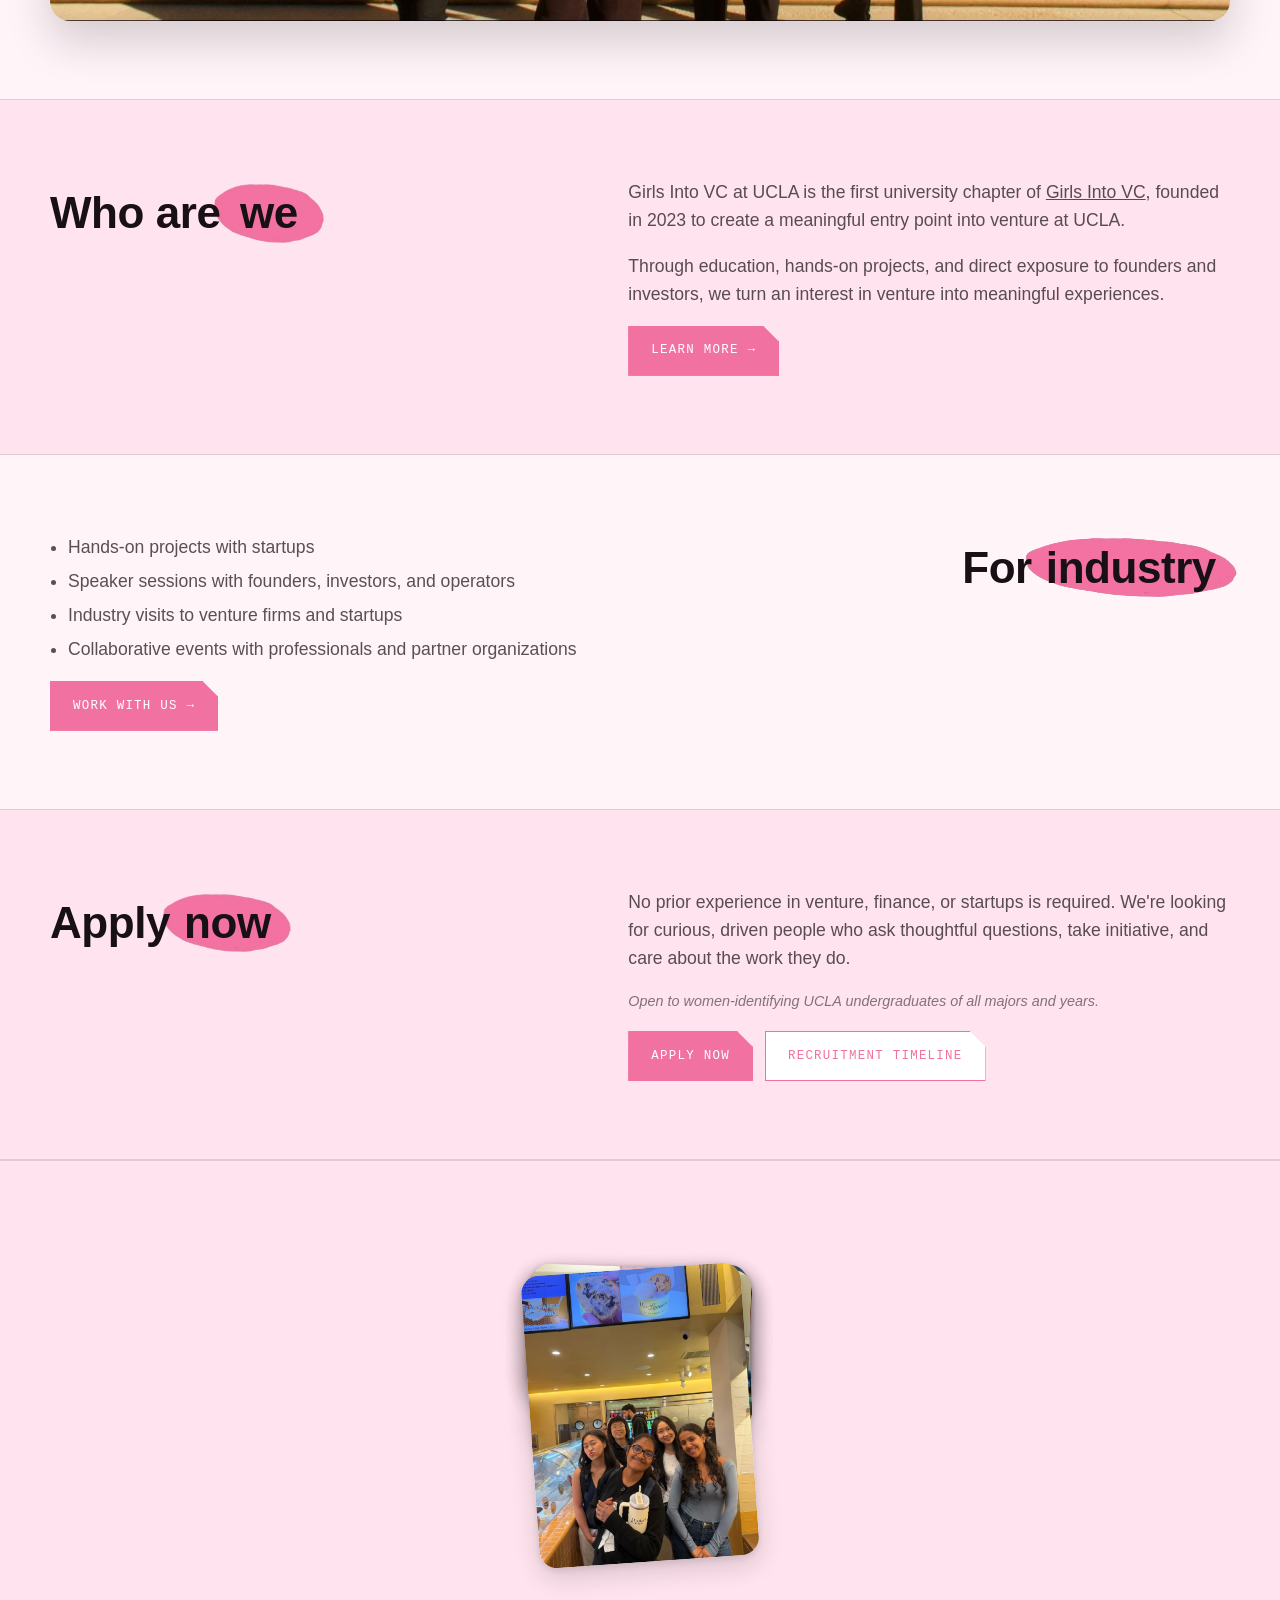
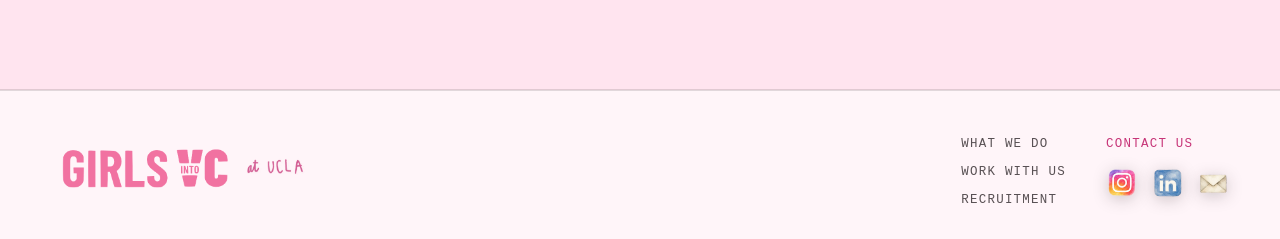
==== commit 4e282eb5: "Fix community grid whitespace, restore summit photos, simplify Team Projects Per Kanak's WhatsApp fe" ====
--- a/index.html
+++ b/index.html
@@ -9,16 +9,16 @@
 </head>
 <body>
   <nav class="site-nav">
-    <a class="nav-logo" href="index.html" aria-label="Girls Into VC at UCLA home">
+    <a class="nav-logo" href="/" aria-label="Girls Into VC at UCLA home">
       <img src="images/givc-logo-transparent.png" alt="Girls Into VC">
       <img class="at-ucla-badge" src="images/at-ucla-pink-text.webp" alt="at UCLA">
     </a>
     <button class="nav-toggle" type="button" aria-label="Open menu" aria-expanded="false"><span></span></button>
     <div class="nav-links" aria-label="Primary navigation">
-      <a href="about.html">What We Do</a>
-      <a href="work-with-us.html">Work With Us</a>
-      <a href="recruitment.html">Recruitment</a>
-      <a class="nav-cta" href="recruitment.html#apply">Apply Now</a>
+      <a href="/about">What We Do</a>
+      <a href="/work-with-us">Work With Us</a>
+      <a href="/recruitment">Recruitment</a>
+      <a class="nav-cta" href="https://docs.google.com/forms/d/e/1FAIpQLScCQbXi9iYOBDHio7x1NEe8_FWhjAjhLZOOHLYXwaXuUrCorQ/viewform" target="_blank" rel="noopener">Apply Now</a>
     </div>
   </nav>
 
@@ -33,17 +33,17 @@
     <div class="wrap terra-hero-inner">
       <p class="terra-sub split-reveal">Girls Into VC at UCLA aims to close the gender gap in venture capital by empowering the next generation of women. Through education, hands-on projects, and direct exposure to founders, we're building a more diverse and innovative VC ecosystem.</p>
       <div class="terra-actions reveal">
-        <a class="terra-cta terra-cta-solid" href="recruitment.html">Join Us</a>
-        <a class="terra-cta" href="work-with-us.html">Partner With Us</a>
+        <a class="terra-cta terra-cta-solid" href="/recruitment">Join Us</a>
+        <a class="terra-cta" href="/work-with-us">Partner With Us</a>
       </div>
     </div>
   </header>
 
   <main>
     <!-- ROYCE HALL PHOTO BANNER -->
-    <section class="section" style="padding-bottom:0;">
+    <section class="section">
       <div class="wrap">
-        <div class="photo-wipe" style="border-radius:20px; box-shadow:0 20px 44px rgba(23,16,20,0.18);">
+        <div style="border-radius:20px; overflow:hidden; box-shadow:0 20px 44px rgba(23,16,20,0.18);">
           <img src="images/royce-hall.webp" alt="Girls Into VC at UCLA members on the steps of Royce Hall" style="width:100%; display:block;">
         </div>
       </div>
@@ -59,7 +59,7 @@
           <p class="body-copy">Girls Into VC at UCLA is the first university chapter of <a href="https://www.girlsintovc.com/" target="_blank" rel="noopener" style="text-decoration:underline;">Girls Into VC</a>, founded in 2023 to create a meaningful entry point into venture at UCLA.</p>
           <p class="body-copy">Through education, hands-on projects, and direct exposure to founders and investors, we turn an interest in venture into meaningful experiences.</p>
           <div class="btn-row">
-            <a class="btn btn-pink" href="about.html#board">Learn More →</a>
+            <a class="btn btn-pink" href="/about#board">Learn More →</a>
           </div>
         </div>
       </div>
@@ -76,7 +76,7 @@
             <li>Collaborative events with professionals and partner organizations</li>
           </ul>
           <div class="btn-row">
-            <a class="btn btn-pink" href="work-with-us.html">Work With Us →</a>
+            <a class="btn btn-pink" href="/work-with-us">Work With Us →</a>
           </div>
         </div>
         <div class="reveal" style="text-align:right;">
@@ -95,8 +95,8 @@
           <p class="body-copy">No prior experience in venture, finance, or startups is required. We're looking for curious, driven people who ask thoughtful questions, take initiative, and care about the work they do.</p>
           <p class="body-copy" style="font-style:italic; font-size:0.9rem; opacity:0.75; margin-top:8px;">Open to women-identifying UCLA undergraduates of all majors and years.</p>
           <div class="btn-row" style="margin-top:18px;">
-            <a class="btn btn-pink" href="recruitment.html#apply">Apply Now</a>
-            <a class="btn btn-outline-pink" href="recruitment.html">Recruitment Timeline</a>
+            <a class="btn btn-pink" href="/recruitment#apply">Apply Now</a>
+            <a class="btn btn-outline-pink" href="/recruitment">Recruitment Timeline</a>
           </div>
         </div>
       </div>
@@ -143,7 +143,7 @@
           <div class="community-reveal">
             <img class="community-reveal-text" src="images/text-meet-the-girls.webp" alt="meet the girls!">
             <div class="btn-row" style="justify-content:center;">
-              <a class="btn btn-pink" href="about.html#board">Learn More →</a>
+              <a class="btn btn-pink" href="/about#board">Learn More →</a>
             </div>
           </div>
         </div>
@@ -154,11 +154,11 @@
 
   <footer class="site-footer">
     <div class="wrap footer-grid">
-      <a class="footer-logo" href="index.html"><img src="images/givc-logo-transparent.png" alt="Girls Into VC"><img class="at-ucla-badge" src="images/at-ucla-pink-text.webp" alt="at UCLA"></a>
+      <a class="footer-logo" href="/"><img src="images/givc-logo-transparent.png" alt="Girls Into VC"><img class="at-ucla-badge" src="images/at-ucla-pink-text.webp" alt="at UCLA"></a>
       <div class="footer-links">
-        <a href="about.html">What We Do</a>
-        <a href="work-with-us.html">Work With Us</a>
-        <a href="recruitment.html">Recruitment</a>
+        <a href="/about">What We Do</a>
+        <a href="/work-with-us">Work With Us</a>
+        <a href="/recruitment">Recruitment</a>
       </div>
       <div class="footer-contact">
         <p class="eyebrow">Contact Us</p>
--- a/styles.css
+++ b/styles.css
@@ -620,6 +620,7 @@
 .polaroid-fan-6.is-open {
   position: static;
   height: auto;
+  max-width: none;
   display: grid;
   grid-template-columns: repeat(3, 1fr);
   gap: 28px;
@@ -932,12 +933,17 @@
 }
 
 .exec-card {
+  display: flex;
+  flex-direction: column;
   border: 1px solid var(--line);
   border-radius: 22px;
   padding: 16px;
   background: rgba(255, 255, 255, 0.6);
   transition: transform 320ms var(--ease), box-shadow 320ms var(--ease);
 }
+
+.exec-card .btn { margin-top: auto; }
+.exec-card > p:last-of-type { margin-bottom: 12px; }
 
 .exec-card:hover {
   transform: translateY(-4px);
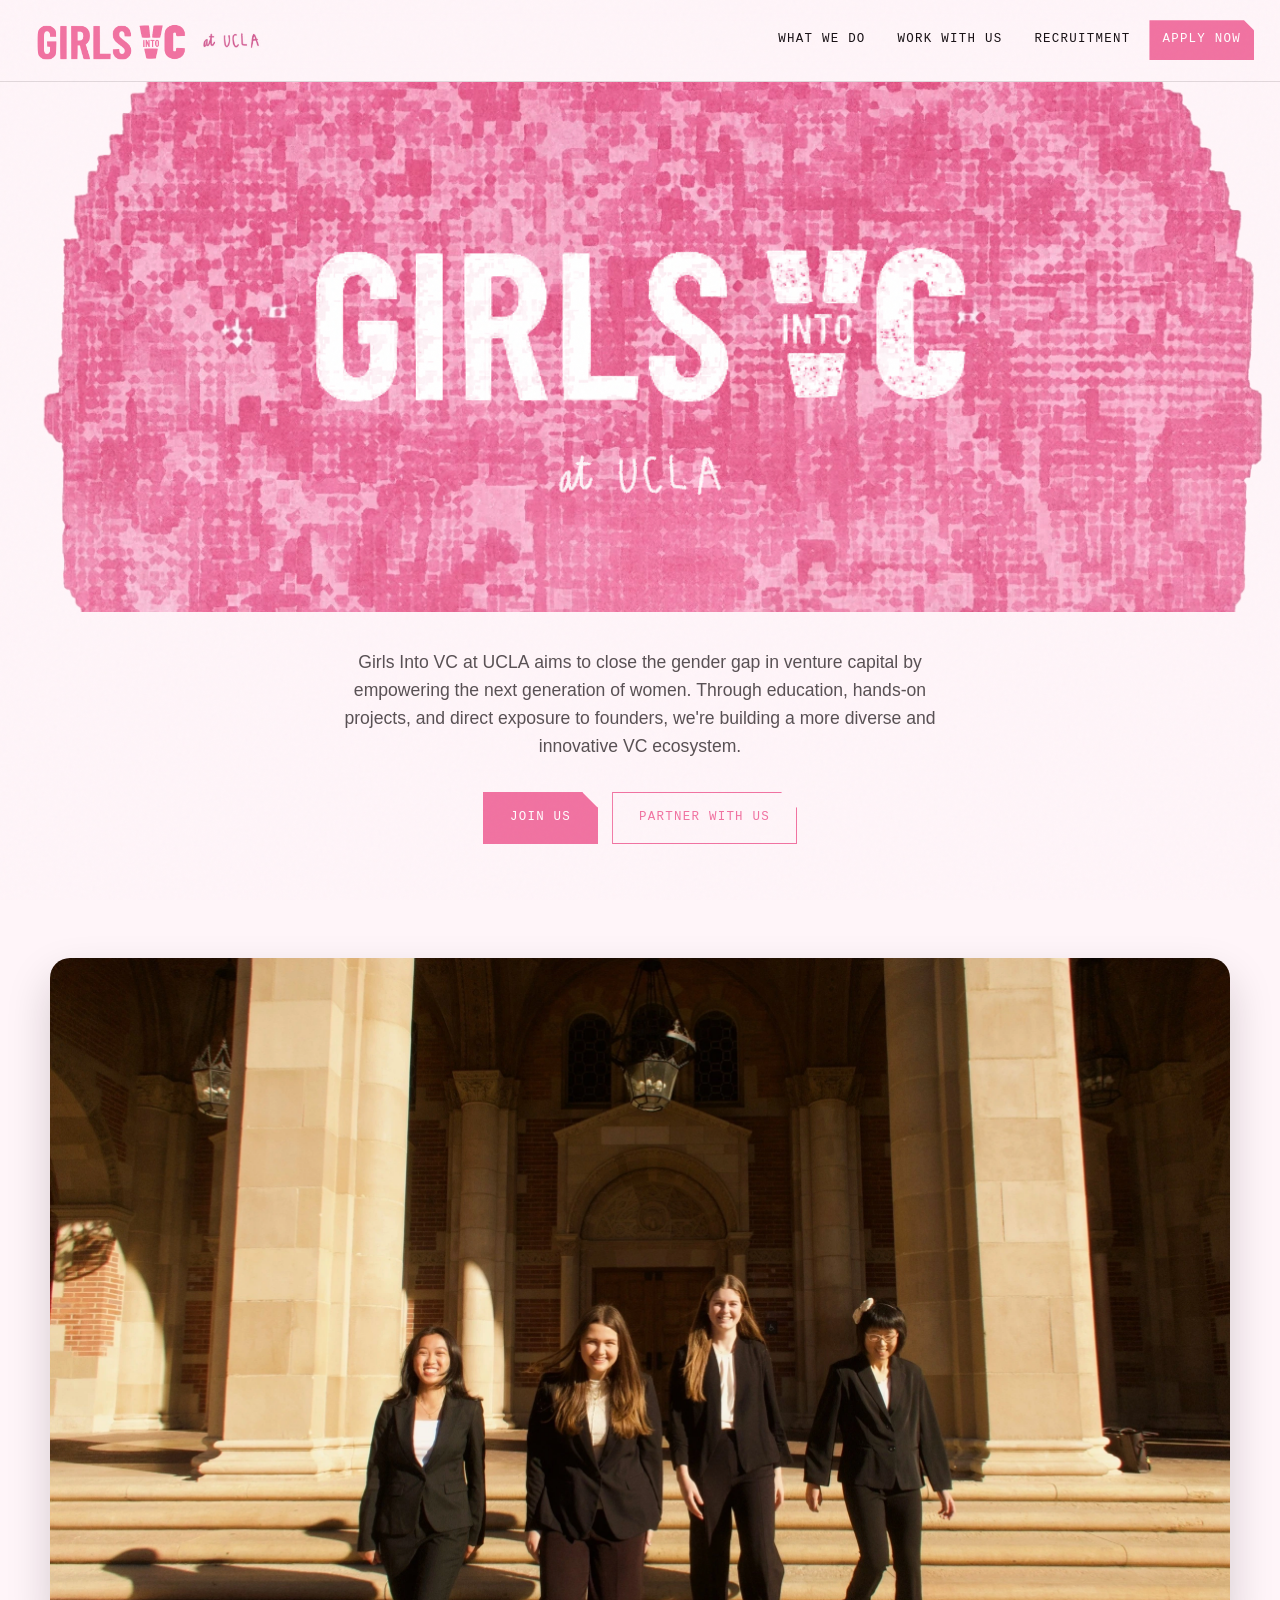
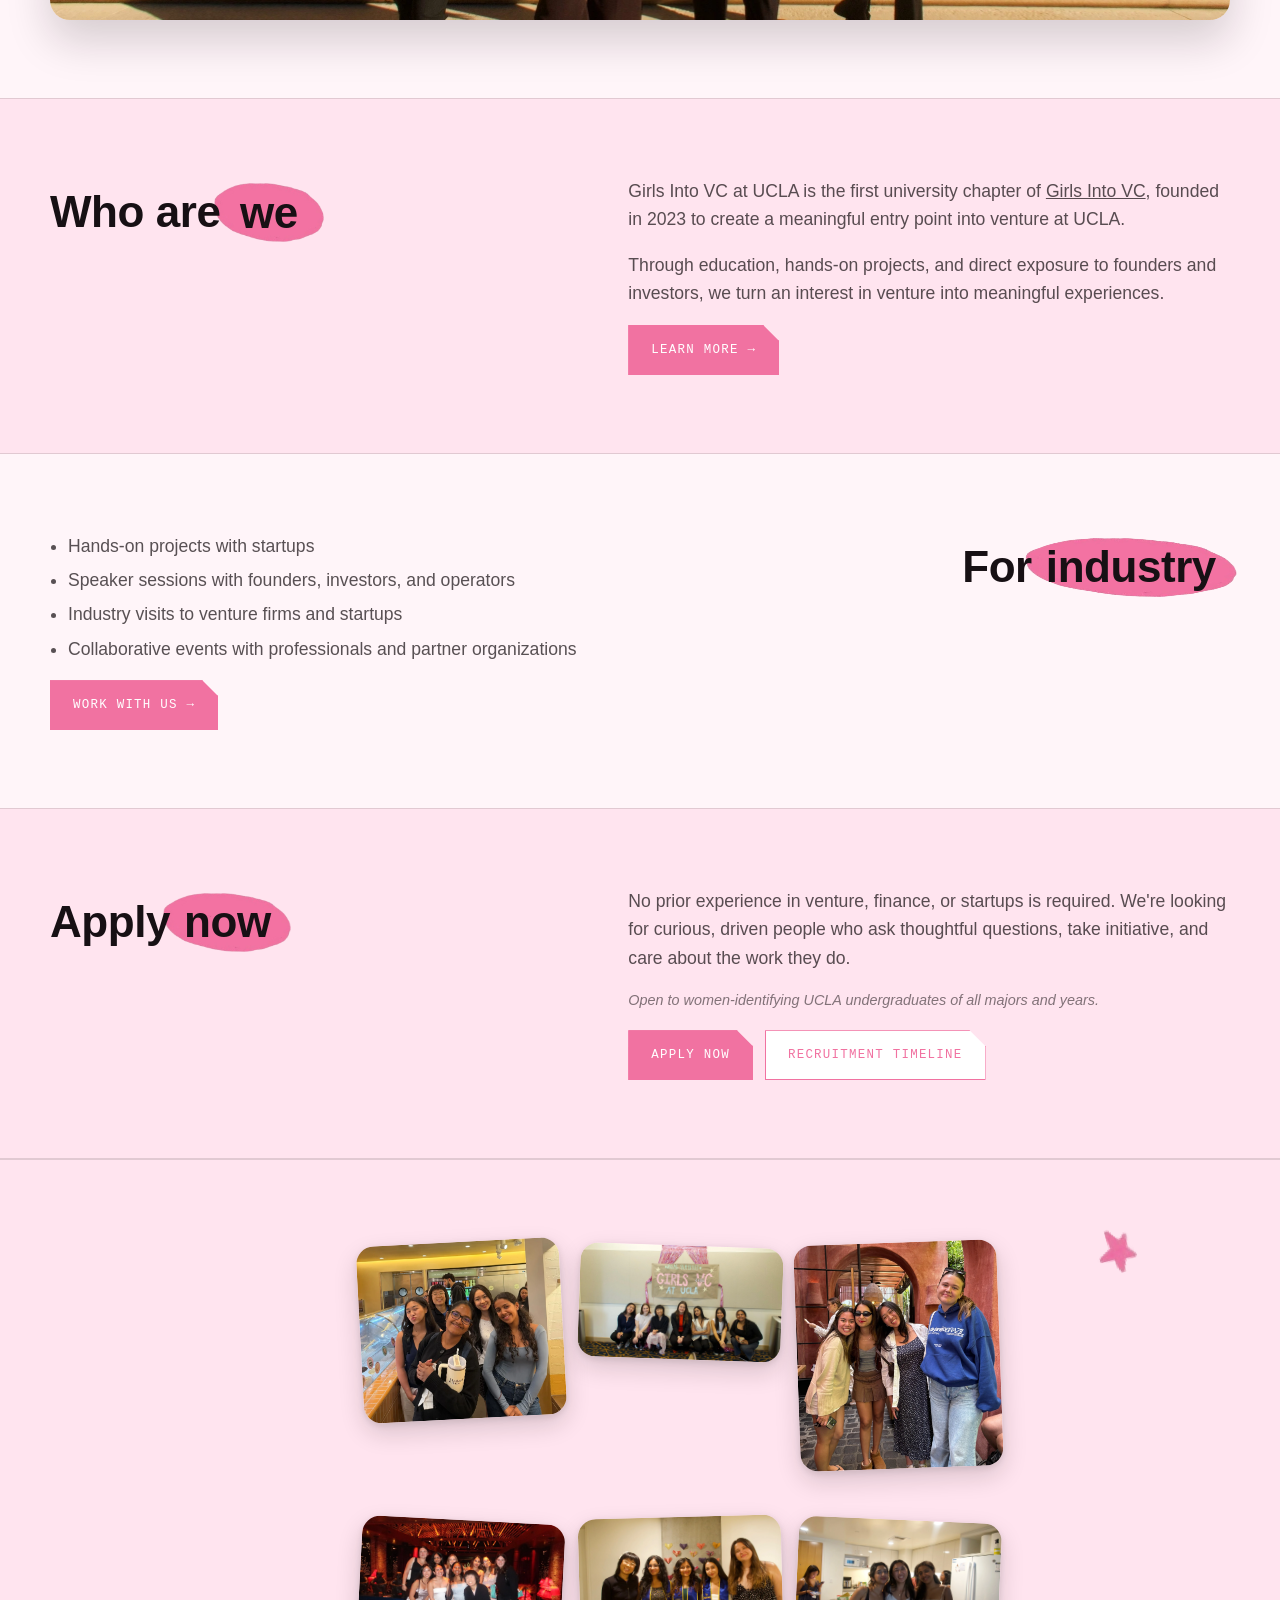
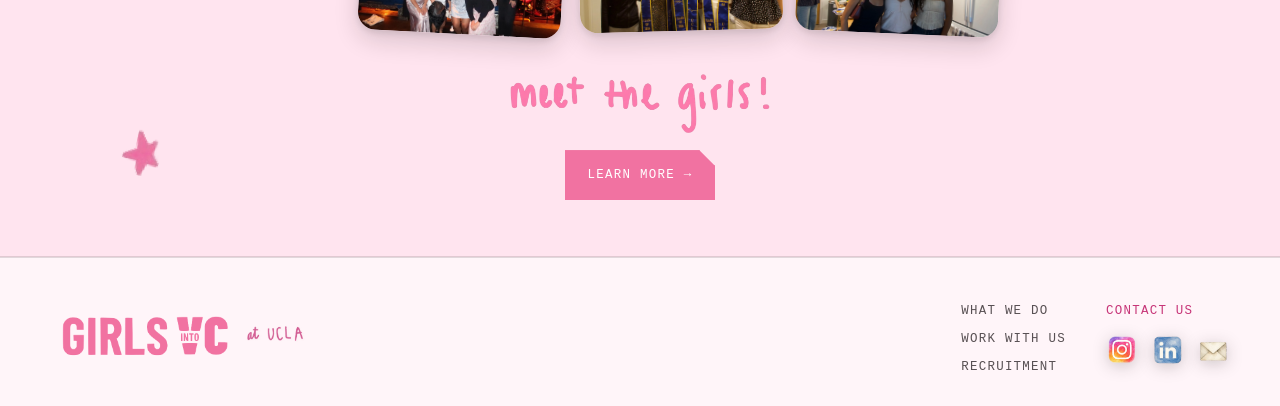
==== commit 6a271d75: "Revamp community photo grid and fix alignment issues Swap in a higher-quality archway photo from Kan" ====
--- a/index.html
+++ b/index.html
@@ -103,12 +103,12 @@
     </section>
 
     <!-- COMMUNITY / SCRAPBOOK -->
-    <section class="section pink" id="community">
-      <div class="wrap community-mosaic">
+    <section class="section pink" id="community" style="padding:56px 0;">
+      <div class="wrap community-mosaic is-open">
         <div class="reveal community-photos">
           <img class="community-star star-1" src="images/star-sticker.webp" alt="" aria-hidden="true">
           <img class="community-star star-2" src="images/star-sticker.webp" alt="" aria-hidden="true">
-          <div class="polaroid-fan polaroid-fan-6" role="button" tabindex="0" aria-expanded="false" aria-label="Expand the photo stack">
+          <div class="polaroid-fan polaroid-fan-6 is-open">
             <div class="polaroid-wrap">
               <figure class="polaroid">
                 <img src="images/events/event-0573.webp" alt="Girls Into VC members smiling together at an outing">
@@ -121,7 +121,7 @@
             </div>
             <div class="polaroid-wrap">
               <figure class="polaroid">
-                <img src="images/events/event-0672.webp" alt="Girls Into VC members together in the kitchen">
+                <img src="images/events/event-archway.webp" alt="Girls Into VC members together under an archway">
               </figure>
             </div>
             <div class="polaroid-wrap">
--- a/styles.css
+++ b/styles.css
@@ -518,10 +518,9 @@
   box-shadow: 0 26px 64px rgba(199, 53, 120, 0.16);
 }
 
-/* Community section — a centered pile of polaroids. Opening the stack
-   reveals a centered "meet the girls!" moment below the photos: the
-   handwritten wordmark, the two star stickers, and a learn-more CTA, all
-   fading in together. */
+/* Community section — a centered grid of polaroids with a "meet the
+   girls!" moment (handwritten wordmark, two star stickers, learn-more CTA)
+   underneath. */
 .community-photos {
   position: relative;
   text-align: center;
@@ -531,33 +530,14 @@
   position: absolute;
   width: 40px;
   height: auto;
-  opacity: 0;
-  transform: scale(0.5) rotate(-15deg);
-  transition: opacity 360ms var(--ease) 80ms, transform 360ms var(--ease) 80ms;
-  pointer-events: none;
   z-index: 5;
 }
 
-.community-mosaic.is-open .community-star {
-  opacity: 1;
-  transform: scale(1) rotate(-15deg);
-}
-
-.star-1 { top: 0; right: 8%; }
-.star-2 { bottom: 4%; left: 6%; transform: scale(0.5) rotate(12deg); }
-.community-mosaic.is-open .star-2 { transform: scale(1) rotate(12deg); }
+.star-1 { top: 0; right: 8%; transform: rotate(-15deg); }
+.star-2 { bottom: 4%; left: 6%; transform: rotate(12deg); }
 
 .community-reveal {
-  max-height: 0;
-  opacity: 0;
-  overflow: hidden;
   text-align: center;
-  transition: max-height 420ms var(--ease), opacity 320ms var(--ease), margin-top 420ms ease;
-}
-
-.community-mosaic.is-open .community-reveal {
-  max-height: 160px;
-  opacity: 1;
   margin-top: 14px;
 }
 
@@ -568,89 +548,38 @@
   margin: 12px auto 10px;
 }
 
-/* Scrapbook — a pile of polaroid prints, stacked to the right by default.
-   Click (or Enter/Space) spreads them into a centered fan; click again to
-   restack. Every .polaroid-wrap sits at a fixed anchor via absolute
-   positioning, and only .transform moves — no layout shift — so both the
-   stack and the spread animate smoothly. */
+/* Scrapbook grid — six polaroid prints, each given a slight rotation so
+   it reads as a scattered photo pile rather than a rigid grid. Photos are
+   never forced into a fixed aspect ratio (see .polaroid img below), so
+   row heights size themselves to whatever each photo actually is. */
 .polaroid-fan {
-  position: relative;
-  height: 360px;
-  max-width: 720px;
+  max-width: 640px;
   margin: 12px auto 0;
-  cursor: pointer;
-}
-
-.polaroid-wrap {
-  position: absolute;
-  top: 0;
-  left: 50%;
-  transition: transform 480ms var(--ease);
-}
-
-.polaroid-wrap:nth-child(1) { transform: translateX(-50%) rotate(-3deg) translateY(2px); z-index: 4; }
-.polaroid-wrap:nth-child(2) { transform: translateX(-50%) rotate(1.5deg); z-index: 3; }
-.polaroid-wrap:nth-child(3) { transform: translateX(-50%) rotate(-1deg) translateY(1px); z-index: 2; }
-.polaroid-wrap:nth-child(4) { transform: translateX(-50%) rotate(2deg) translateY(3px); z-index: 1; }
-
-.polaroid-fan.is-open .polaroid-wrap:nth-child(1) { transform: translateX(calc(-50% - 250px)) rotate(-3deg); z-index: 1; }
-.polaroid-fan.is-open .polaroid-wrap:nth-child(2) { transform: translateX(calc(-50% - 84px)) rotate(1.5deg); z-index: 2; }
-.polaroid-fan.is-open .polaroid-wrap:nth-child(3) { transform: translateX(calc(-50% + 84px)) rotate(-1.5deg); z-index: 3; }
-.polaroid-fan.is-open .polaroid-wrap:nth-child(4) { transform: translateX(calc(-50% + 250px)) rotate(3deg); z-index: 4; }
-
-/* Six-photo variant of the scrapbook fan. Closed, it's the same tight
-   stack as the 4-photo version. Open, instead of spreading all six into
-   one crowded line, it opens into a two-row grid so every photo gets
-   room to actually be seen. */
-.polaroid-fan-6 {
-  max-width: 900px;
-  transition: height 480ms var(--ease);
-}
-
-.polaroid-fan-6 .polaroid-wrap:nth-child(1) { transform: translateX(-50%) rotate(-4deg) translateY(2px); z-index: 6; }
-.polaroid-fan-6 .polaroid-wrap:nth-child(2) { transform: translateX(-50%) rotate(2deg); z-index: 5; }
-.polaroid-fan-6 .polaroid-wrap:nth-child(3) { transform: translateX(-50%) rotate(-2deg) translateY(1px); z-index: 4; }
-.polaroid-fan-6 .polaroid-wrap:nth-child(4) { transform: translateX(-50%) rotate(3deg) translateY(3px); z-index: 3; }
-.polaroid-fan-6 .polaroid-wrap:nth-child(5) { transform: translateX(-50%) rotate(-1deg) translateY(2px); z-index: 2; }
-.polaroid-fan-6 .polaroid-wrap:nth-child(6) { transform: translateX(-50%) rotate(1.5deg) translateY(1px); z-index: 1; }
-
-/* Open state is a real grid, not more absolute-position math — photos are
-   never forced into a fixed aspect ratio (see .polaroid img below), so
-   row heights need to size themselves to whatever each photo actually is. */
-.polaroid-fan-6.is-open {
-  position: static;
-  height: auto;
-  max-width: none;
   display: grid;
   grid-template-columns: repeat(3, 1fr);
-  gap: 28px;
+  gap: 16px;
   align-items: start;
 }
 
-.polaroid-fan-6.is-open .polaroid-wrap {
-  position: static;
-}
-
-.polaroid-fan-6.is-open .polaroid-wrap:nth-child(1) { transform: rotate(-3deg); z-index: 1; }
-.polaroid-fan-6.is-open .polaroid-wrap:nth-child(2) { transform: rotate(2deg); z-index: 2; }
-.polaroid-fan-6.is-open .polaroid-wrap:nth-child(3) { transform: rotate(-2deg); z-index: 3; }
-.polaroid-fan-6.is-open .polaroid-wrap:nth-child(4) { transform: rotate(3deg); z-index: 4; }
-.polaroid-fan-6.is-open .polaroid-wrap:nth-child(5) { transform: rotate(-1.5deg); z-index: 5; }
-.polaroid-fan-6.is-open .polaroid-wrap:nth-child(6) { transform: rotate(2.5deg); z-index: 6; }
-.polaroid-fan-6.is-open .polaroid { width: 100%; }
+.polaroid-wrap:nth-child(1) { transform: rotate(-3deg); }
+.polaroid-wrap:nth-child(2) { transform: rotate(2deg); }
+.polaroid-wrap:nth-child(3) { transform: rotate(-2deg); }
+.polaroid-wrap:nth-child(4) { transform: rotate(3deg); }
+.polaroid-wrap:nth-child(5) { transform: rotate(-1.5deg); }
+.polaroid-wrap:nth-child(6) { transform: rotate(2.5deg); }
 
 /* Clean, edge-to-edge photo cards — rounded corners and a soft shadow,
    not the print-style white-bordered polaroid look. */
 .polaroid {
   position: relative;
-  width: 220px;
+  width: 100%;
   border-radius: 18px;
   overflow: hidden;
   box-shadow: 0 10px 24px rgba(23, 16, 20, 0.16), 0 2px 6px rgba(23, 16, 20, 0.1);
   transition: transform 320ms var(--ease), box-shadow 320ms var(--ease);
 }
 
-.polaroid-fan.is-open .polaroid:hover {
+.polaroid:hover {
   transform: translateY(-12px) scale(1.04);
   box-shadow: 0 20px 38px rgba(23, 16, 20, 0.22);
 }
@@ -686,15 +615,7 @@
 }
 
 @media (max-width: 760px) {
-  .polaroid-fan { height: 300px; }
-  .polaroid { width: 168px; }
-  .polaroid-fan.is-open .polaroid-wrap:nth-child(1) { transform: translateX(calc(-50% - 96px)) rotate(-3deg); }
-  .polaroid-fan.is-open .polaroid-wrap:nth-child(2) { transform: translateX(calc(-50% - 32px)) rotate(1.5deg); }
-  .polaroid-fan.is-open .polaroid-wrap:nth-child(3) { transform: translateX(calc(-50% + 32px)) rotate(-1.5deg); }
-  .polaroid-fan.is-open .polaroid-wrap:nth-child(4) { transform: translateX(calc(-50% + 96px)) rotate(3deg); }
-
-  .polaroid-fan-6 { height: 320px; }
-  .polaroid-fan-6.is-open { grid-template-columns: repeat(2, 1fr); gap: 18px; }
+  .polaroid-fan { grid-template-columns: repeat(2, 1fr); gap: 18px; }
 }
 
 .testimonials-section {
@@ -978,7 +899,6 @@
 .faq {
   display: grid;
   gap: 10px;
-  max-width: 880px;
 }
 
 .faq details {
@@ -1127,7 +1047,6 @@
   .wrap { width: min(100% - 56px, var(--container)); }
   .hero-grid,
   .split { grid-template-columns: 0.95fr 1.05fr; }
-  .section-head { grid-template-columns: 0.9fr 1.1fr; align-items: end; }
   .footer-grid { grid-template-columns: auto 1fr auto; align-items: start; gap: 40px; }
   .footer-links { justify-self: end; }
 }
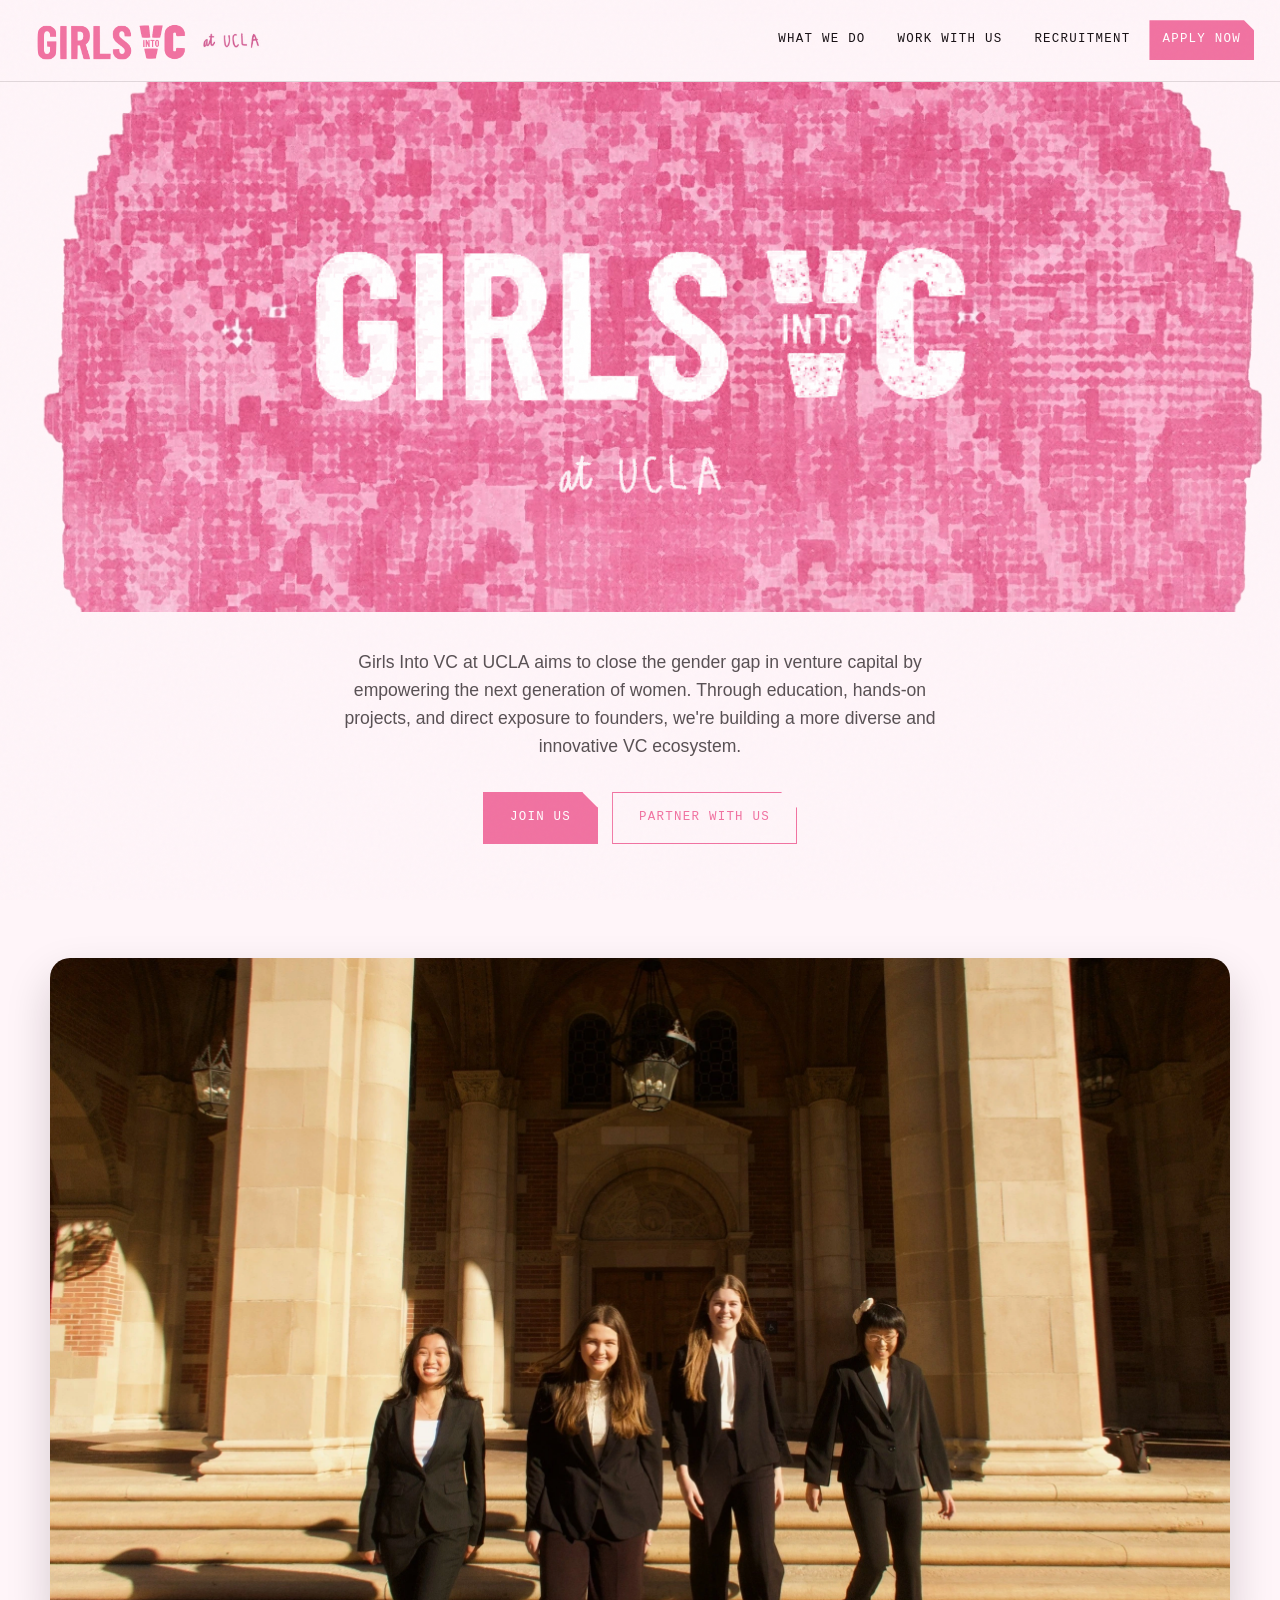
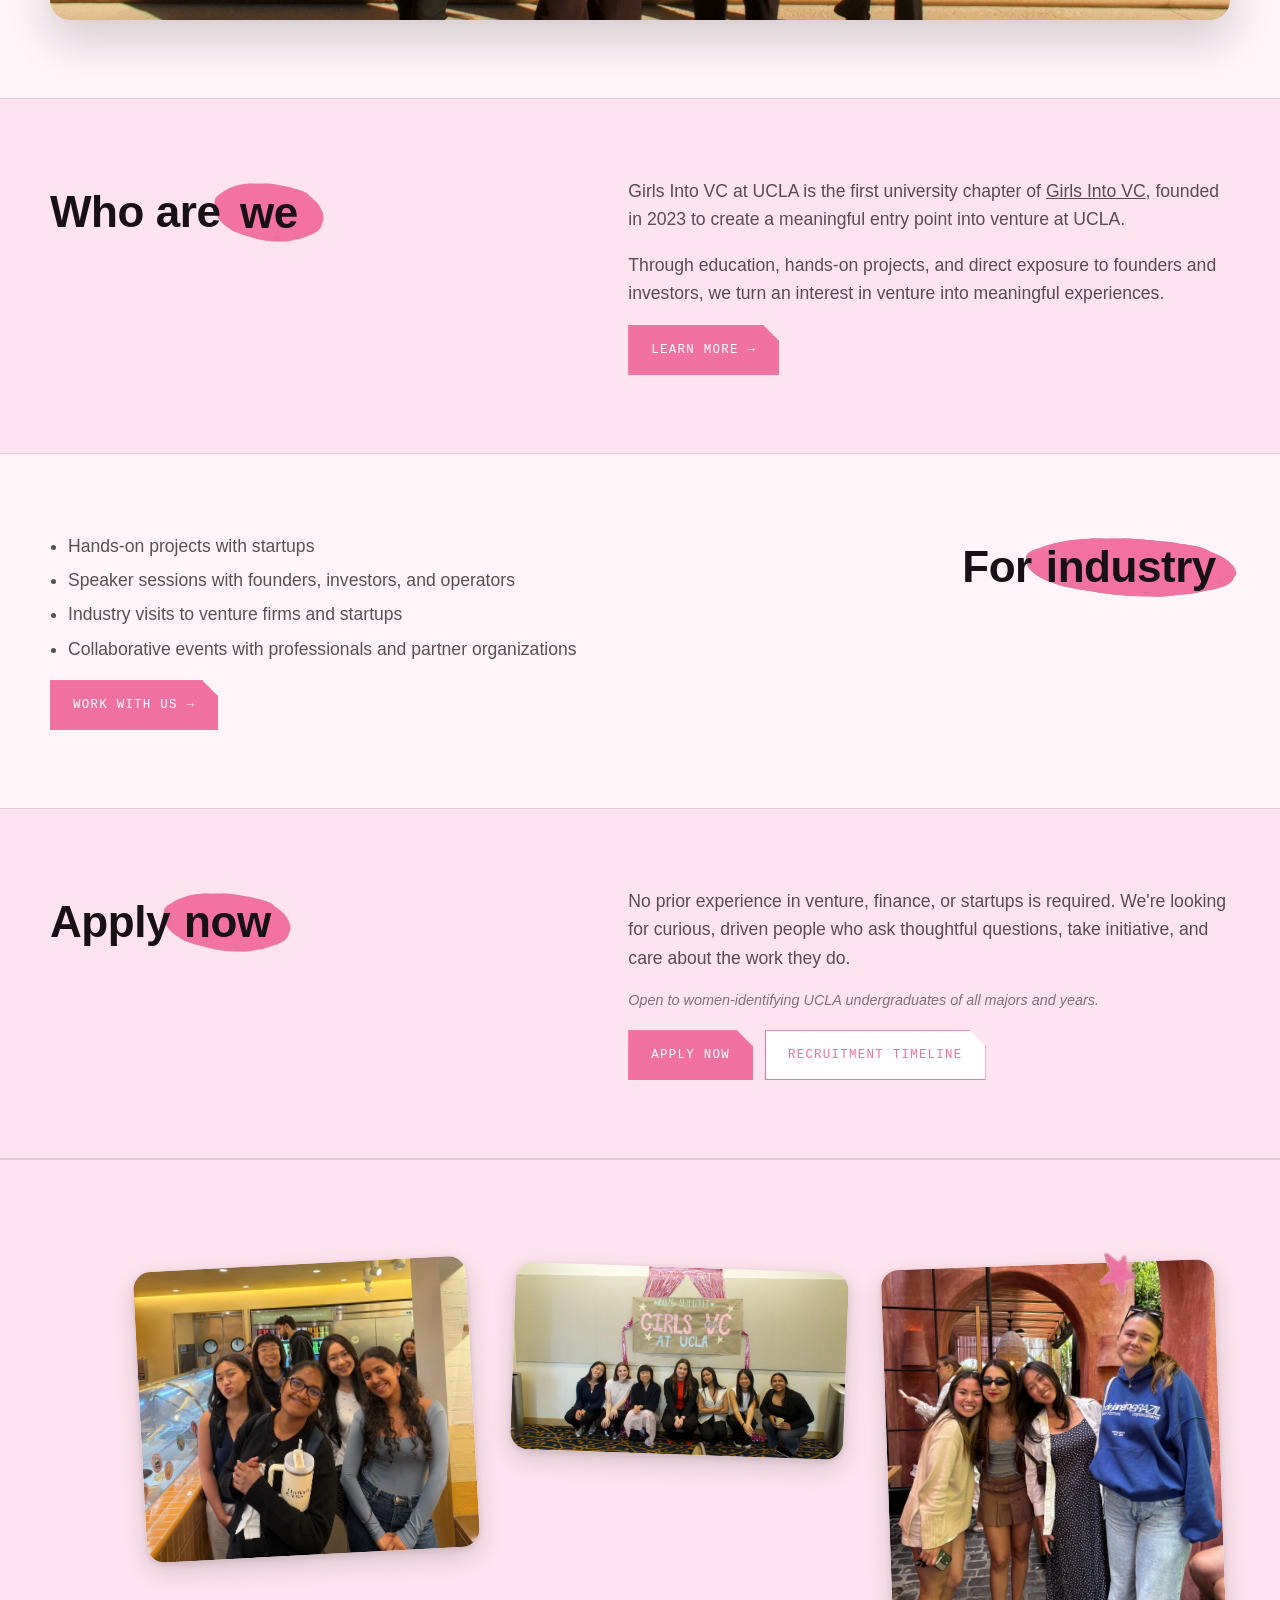
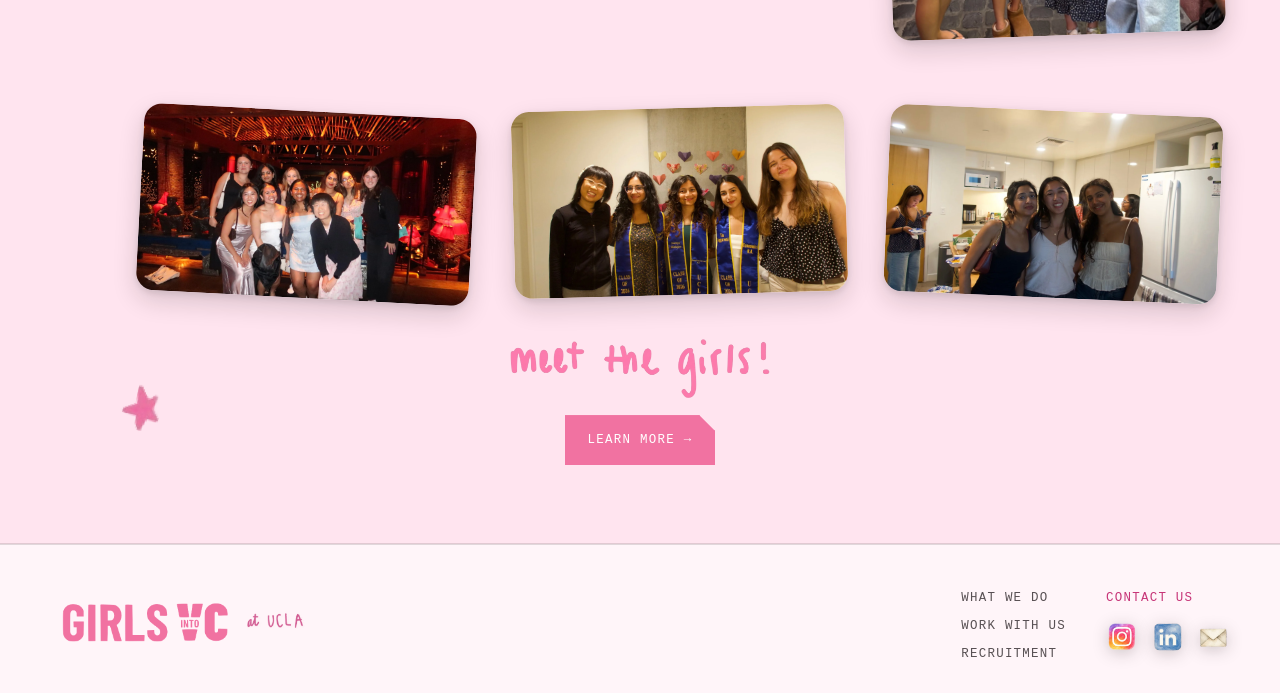
==== commit 95744ebd: "Spread the community photo grid out more instead of compressing it Enlarge the polaroid grid and gap" ====
--- a/index.html
+++ b/index.html
@@ -103,7 +103,7 @@
     </section>
 
     <!-- COMMUNITY / SCRAPBOOK -->
-    <section class="section pink" id="community" style="padding:56px 0;">
+    <section class="section pink" id="community">
       <div class="wrap community-mosaic is-open">
         <div class="reveal community-photos">
           <img class="community-star star-1" src="images/star-sticker.webp" alt="" aria-hidden="true">
--- a/styles.css
+++ b/styles.css
@@ -553,11 +553,11 @@
    never forced into a fixed aspect ratio (see .polaroid img below), so
    row heights size themselves to whatever each photo actually is. */
 .polaroid-fan {
-  max-width: 640px;
+  max-width: 1080px;
   margin: 12px auto 0;
   display: grid;
   grid-template-columns: repeat(3, 1fr);
-  gap: 16px;
+  gap: 40px;
   align-items: start;
 }
 
@@ -615,7 +615,7 @@
 }
 
 @media (max-width: 760px) {
-  .polaroid-fan { grid-template-columns: repeat(2, 1fr); gap: 18px; }
+  .polaroid-fan { grid-template-columns: repeat(2, 1fr); gap: 24px; }
 }
 
 .testimonials-section {
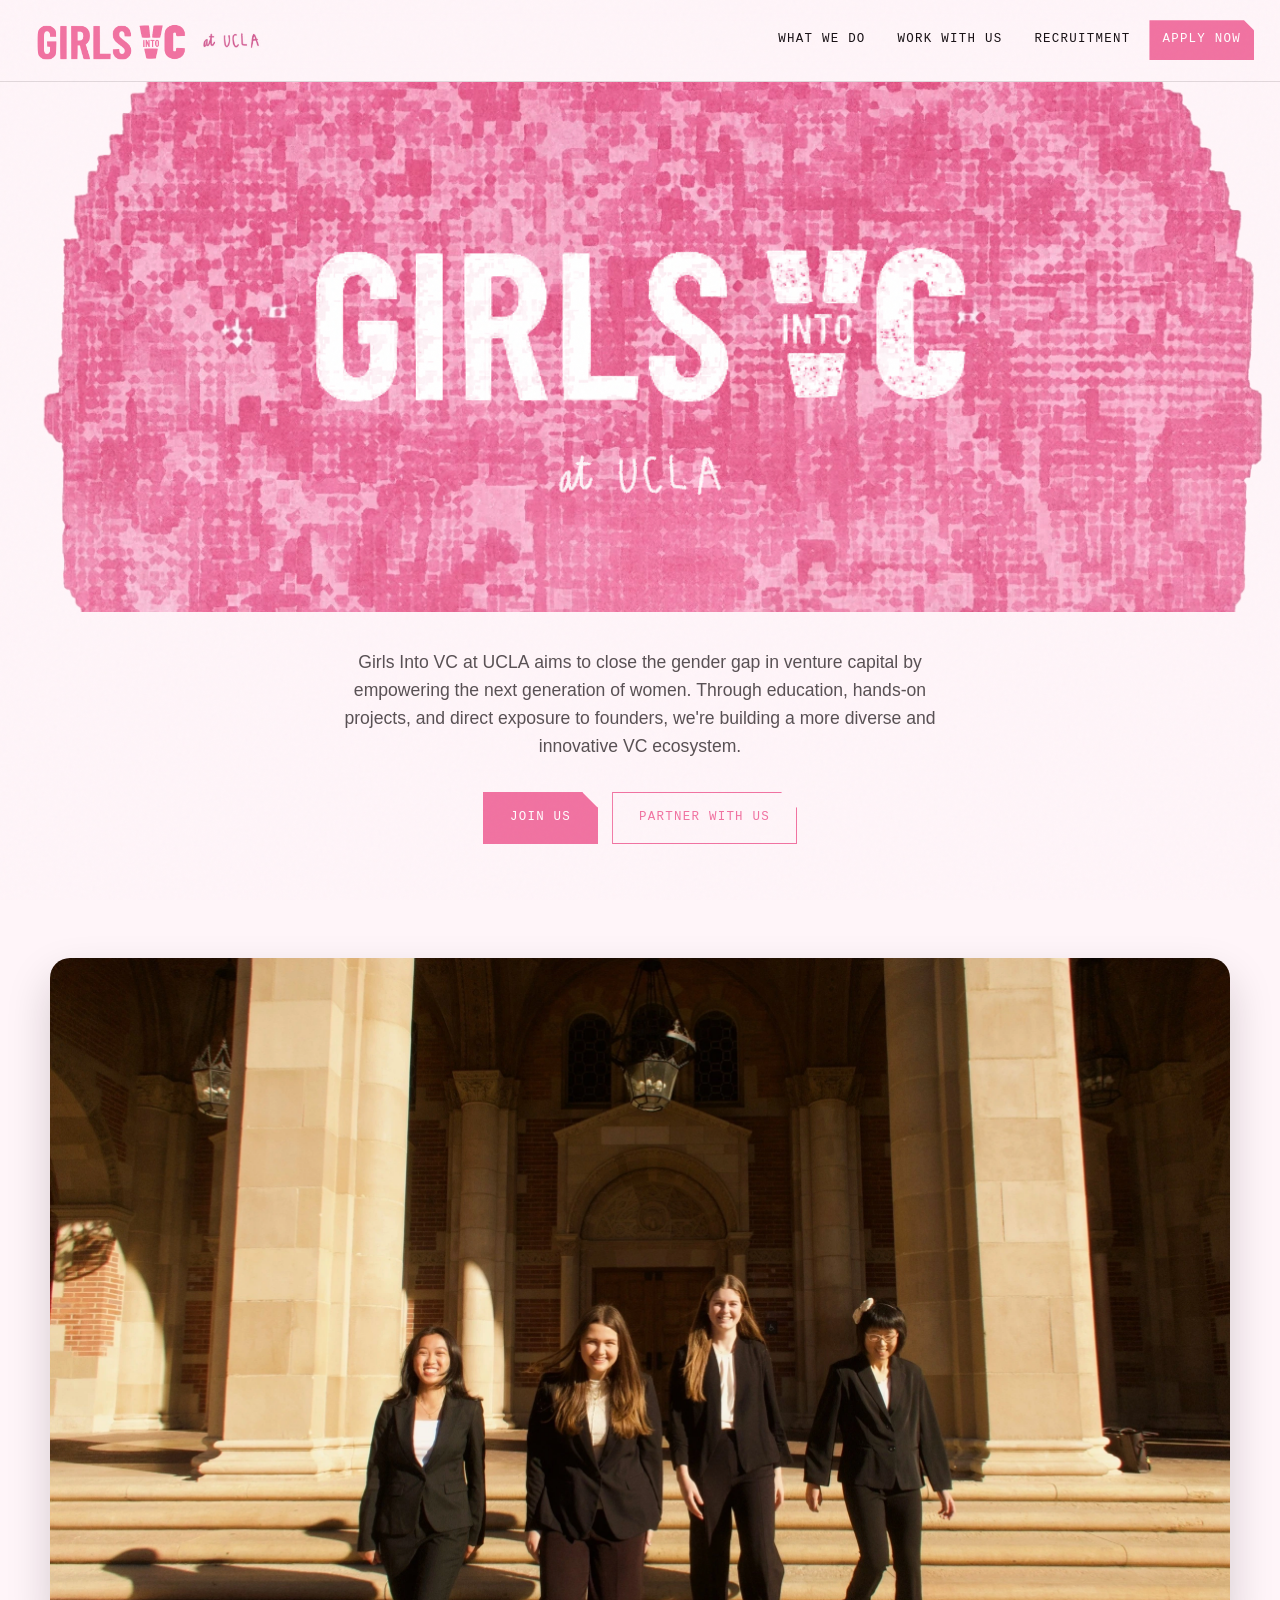
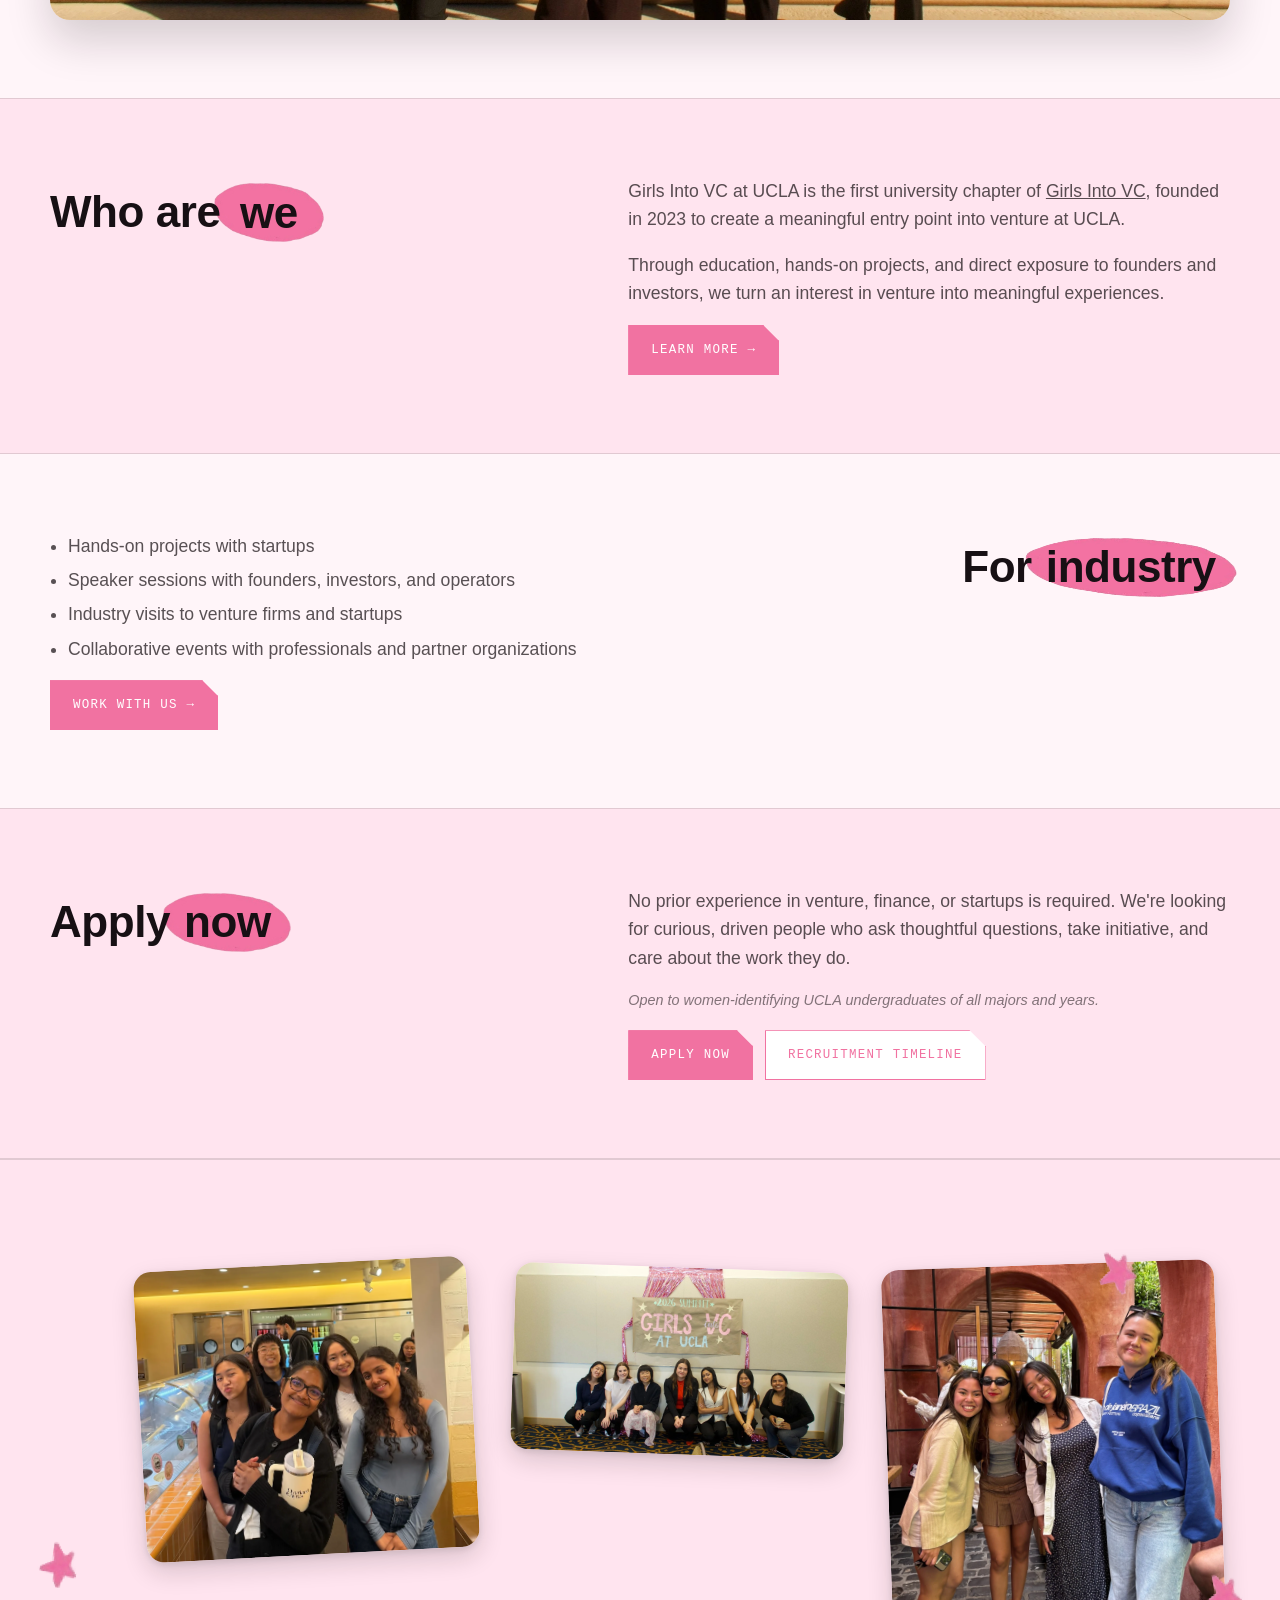
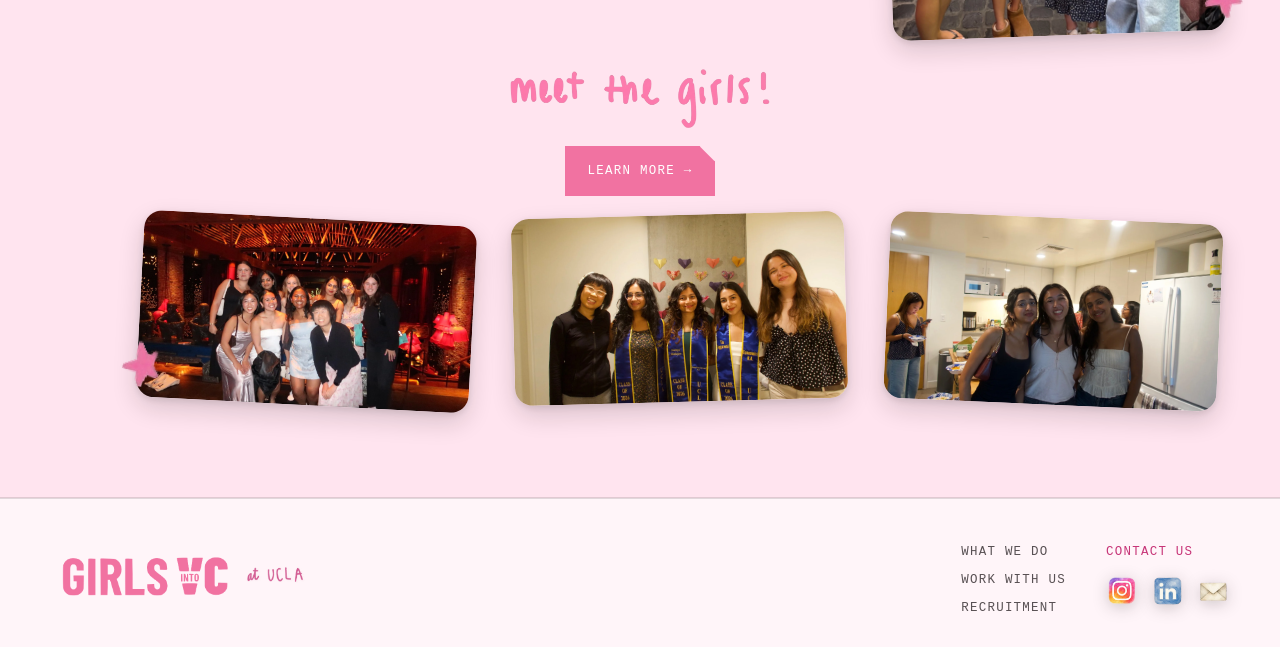
==== commit 396286a6: "Nest "meet the girls" text between the photo rows with more stars Move the wordmark and Learn More b" ====
--- a/index.html
+++ b/index.html
@@ -108,42 +108,44 @@
         <div class="reveal community-photos">
           <img class="community-star star-1" src="images/star-sticker.webp" alt="" aria-hidden="true">
           <img class="community-star star-2" src="images/star-sticker.webp" alt="" aria-hidden="true">
+          <img class="community-star star-3" src="images/star-sticker.webp" alt="" aria-hidden="true">
+          <img class="community-star star-4" src="images/star-sticker.webp" alt="" aria-hidden="true">
           <div class="polaroid-fan polaroid-fan-6 is-open">
-            <div class="polaroid-wrap">
+            <div class="polaroid-wrap gp-1">
               <figure class="polaroid">
                 <img src="images/events/event-0573.webp" alt="Girls Into VC members smiling together at an outing">
               </figure>
             </div>
-            <div class="polaroid-wrap">
+            <div class="polaroid-wrap gp-2">
               <figure class="polaroid">
                 <img src="images/events/event-0666.webp" alt="Girls Into VC members at the 2026 Summit">
               </figure>
             </div>
-            <div class="polaroid-wrap">
+            <div class="polaroid-wrap gp-3">
               <figure class="polaroid">
                 <img src="images/events/event-archway.webp" alt="Girls Into VC members together under an archway">
               </figure>
             </div>
-            <div class="polaroid-wrap">
+            <div class="community-reveal">
+              <img class="community-reveal-text" src="images/text-meet-the-girls.webp" alt="meet the girls!">
+              <div class="btn-row" style="justify-content:center;">
+                <a class="btn btn-pink" href="/about#board">Learn More →</a>
+              </div>
+            </div>
+            <div class="polaroid-wrap gp-4">
               <figure class="polaroid">
                 <img src="images/events/event-dinner-lounge.webp" alt="Girls Into VC members celebrating together at dinner">
               </figure>
             </div>
-            <div class="polaroid-wrap">
+            <div class="polaroid-wrap gp-5">
               <figure class="polaroid">
                 <img src="images/events/event-0671.webp" alt="Girls Into VC members celebrating graduation">
               </figure>
             </div>
-            <div class="polaroid-wrap">
+            <div class="polaroid-wrap gp-6">
               <figure class="polaroid">
                 <img src="images/events/event-9704.webp" alt="Girls Into VC members together at a kitchen social">
               </figure>
-            </div>
-          </div>
-          <div class="community-reveal">
-            <img class="community-reveal-text" src="images/text-meet-the-girls.webp" alt="meet the girls!">
-            <div class="btn-row" style="justify-content:center;">
-              <a class="btn btn-pink" href="/about#board">Learn More →</a>
             </div>
           </div>
         </div>
--- a/styles.css
+++ b/styles.css
@@ -519,8 +519,8 @@
 }
 
 /* Community section — a centered grid of polaroids with a "meet the
-   girls!" moment (handwritten wordmark, two star stickers, learn-more CTA)
-   underneath. */
+   girls!" moment (handwritten wordmark, star stickers, learn-more CTA)
+   sitting in the open space at the middle of the grid. */
 .community-photos {
   position: relative;
   text-align: center;
@@ -535,10 +535,13 @@
 
 .star-1 { top: 0; right: 8%; transform: rotate(-15deg); }
 .star-2 { bottom: 4%; left: 6%; transform: rotate(12deg); }
+.star-3 { top: 38%; left: -1%; transform: rotate(8deg); }
+.star-4 { top: 42%; right: -1%; transform: rotate(-10deg); }
 
 .community-reveal {
+  grid-area: reveal;
+  align-self: center;
   text-align: center;
-  margin-top: 14px;
 }
 
 .community-reveal-text {
@@ -551,22 +554,29 @@
 /* Scrapbook grid — six polaroid prints, each given a slight rotation so
    it reads as a scattered photo pile rather than a rigid grid. Photos are
    never forced into a fixed aspect ratio (see .polaroid img below), so
-   row heights size themselves to whatever each photo actually is. */
+   row heights size themselves to whatever each photo actually is. The
+   "meet the girls!" moment sits in the reveal row, in the open space
+   between the two rows of photos rather than below them. */
 .polaroid-fan {
   max-width: 1080px;
   margin: 12px auto 0;
   display: grid;
   grid-template-columns: repeat(3, 1fr);
-  gap: 40px;
+  grid-template-areas:
+    "p1 p2 p3"
+    "reveal reveal reveal"
+    "p4 p5 p6";
+  row-gap: 4px;
+  column-gap: 40px;
   align-items: start;
 }
 
-.polaroid-wrap:nth-child(1) { transform: rotate(-3deg); }
-.polaroid-wrap:nth-child(2) { transform: rotate(2deg); }
-.polaroid-wrap:nth-child(3) { transform: rotate(-2deg); }
-.polaroid-wrap:nth-child(4) { transform: rotate(3deg); }
-.polaroid-wrap:nth-child(5) { transform: rotate(-1.5deg); }
-.polaroid-wrap:nth-child(6) { transform: rotate(2.5deg); }
+.gp-1 { grid-area: p1; transform: rotate(-3deg); }
+.gp-2 { grid-area: p2; transform: rotate(2deg); }
+.gp-3 { grid-area: p3; transform: rotate(-2deg); }
+.gp-4 { grid-area: p4; transform: rotate(3deg); }
+.gp-5 { grid-area: p5; transform: rotate(-1.5deg); }
+.gp-6 { grid-area: p6; transform: rotate(2.5deg); }
 
 /* Clean, edge-to-edge photo cards — rounded corners and a soft shadow,
    not the print-style white-bordered polaroid look. */
@@ -615,7 +625,16 @@
 }
 
 @media (max-width: 760px) {
-  .polaroid-fan { grid-template-columns: repeat(2, 1fr); gap: 24px; }
+  .polaroid-fan {
+    grid-template-columns: repeat(2, 1fr);
+    grid-template-areas:
+      "p1 p2"
+      "p3 p4"
+      "reveal reveal"
+      "p5 p6";
+    row-gap: 4px;
+    column-gap: 24px;
+  }
 }
 
 .testimonials-section {
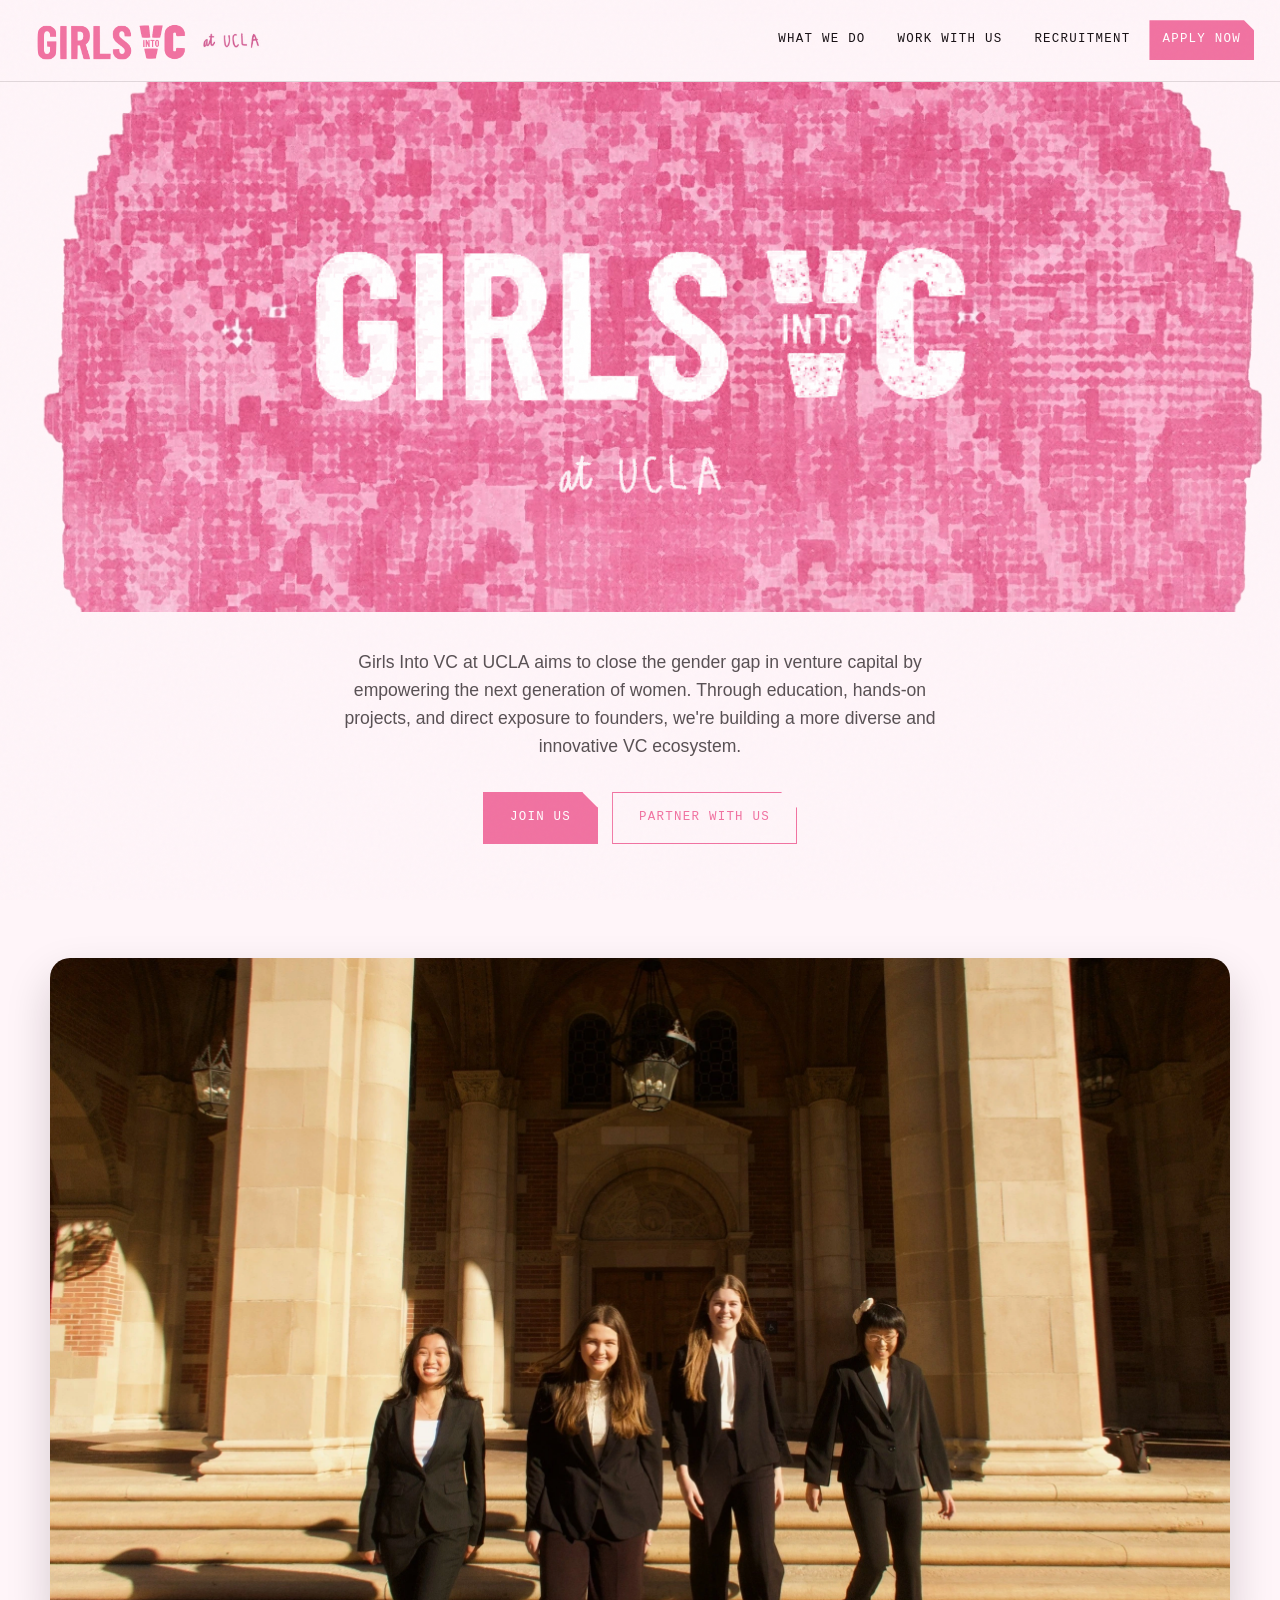
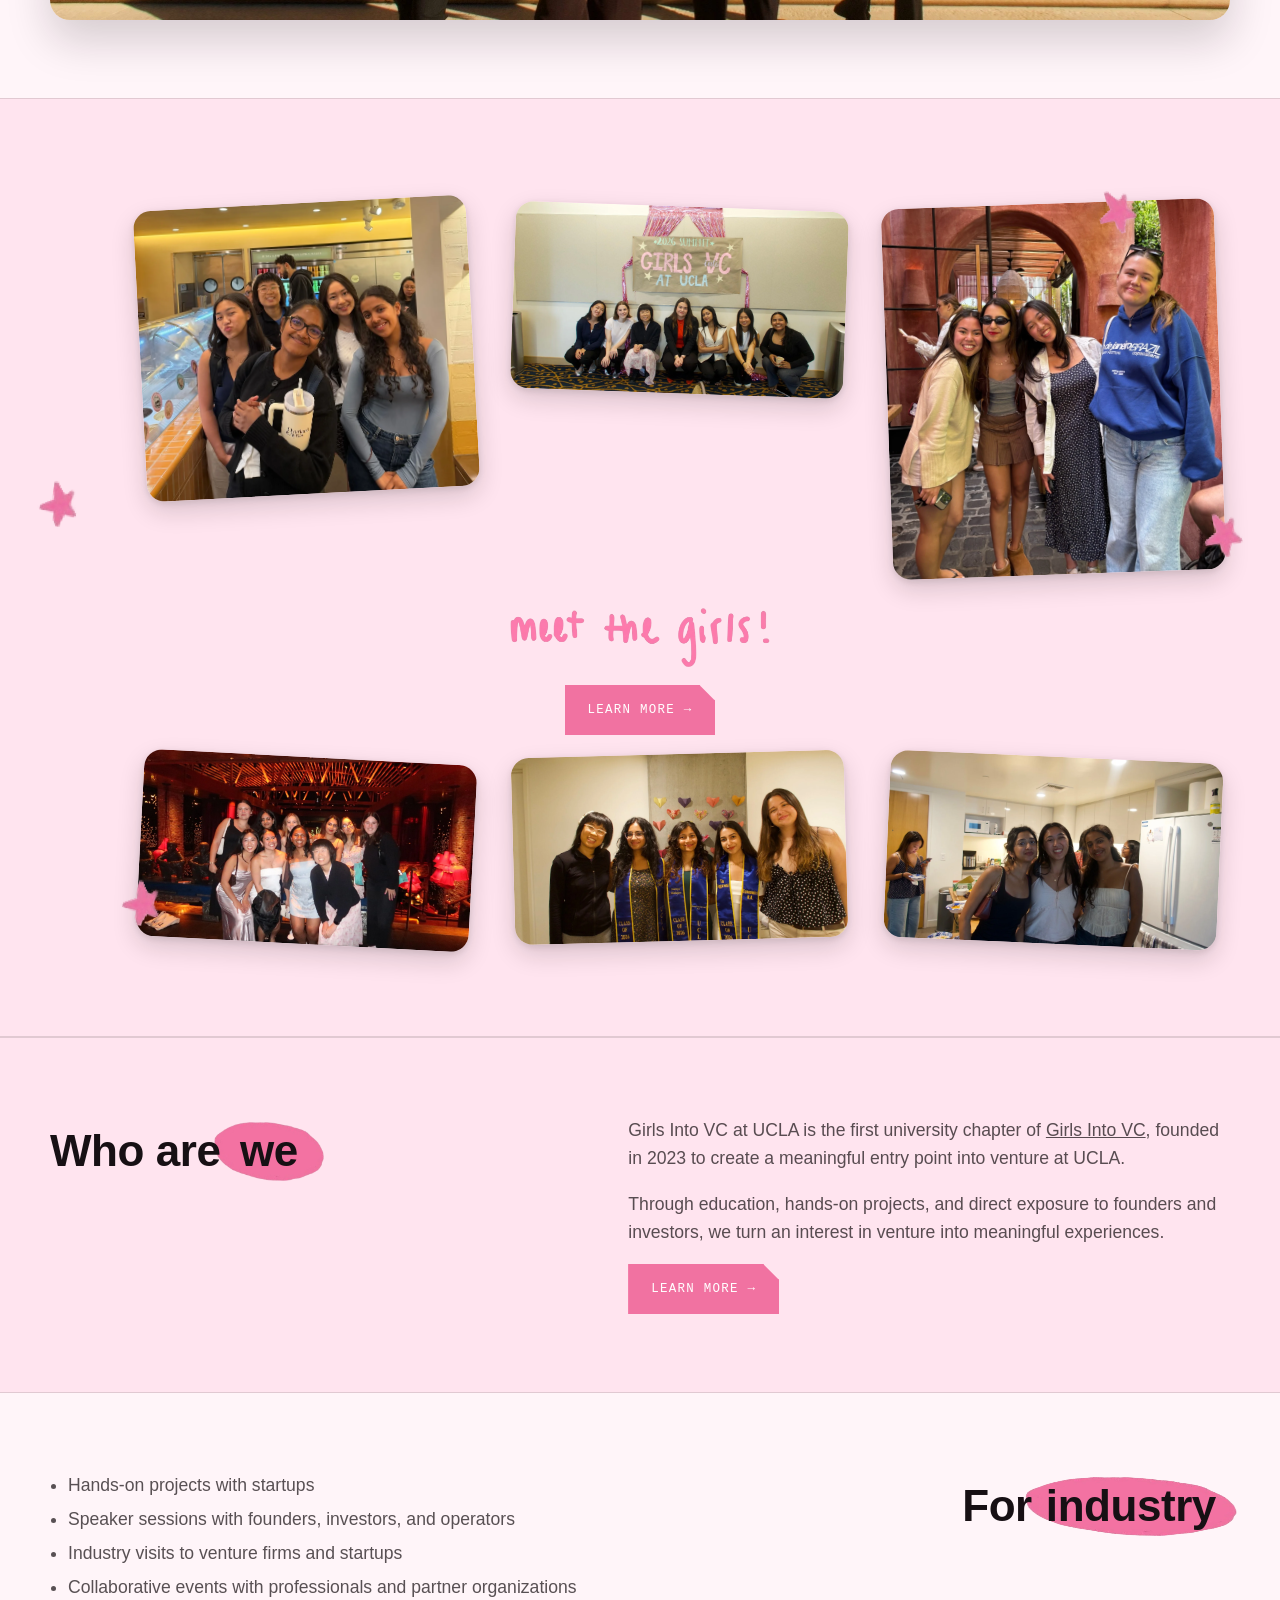
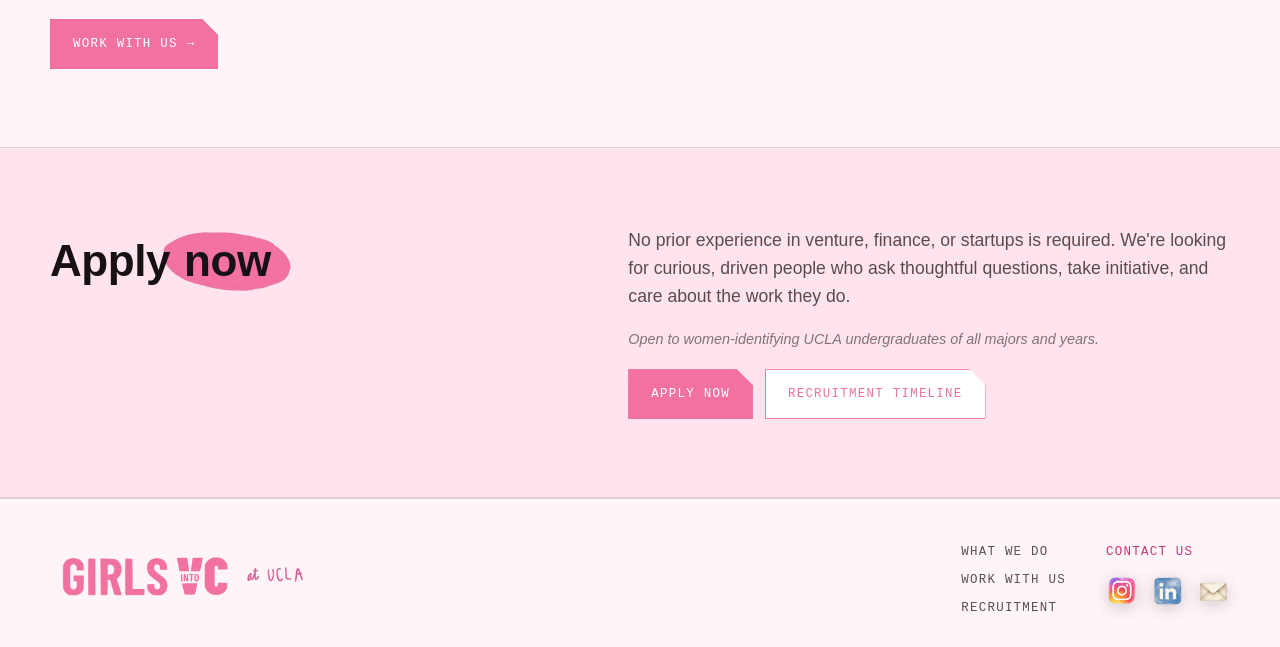
==== commit 4a022c08: "Move community photo grid right after the Royce Hall banner Reorder the home page so "meet the girls" ====
--- a/index.html
+++ b/index.html
@@ -45,6 +45,56 @@
       <div class="wrap">
         <div style="border-radius:20px; overflow:hidden; box-shadow:0 20px 44px rgba(23,16,20,0.18);">
           <img src="images/royce-hall.webp" alt="Girls Into VC at UCLA members on the steps of Royce Hall" style="width:100%; display:block;">
+        </div>
+      </div>
+    </section>
+
+    <!-- COMMUNITY / SCRAPBOOK -->
+    <section class="section pink" id="community">
+      <div class="wrap community-mosaic is-open">
+        <div class="reveal community-photos">
+          <img class="community-star star-1" src="images/star-sticker.webp" alt="" aria-hidden="true">
+          <img class="community-star star-2" src="images/star-sticker.webp" alt="" aria-hidden="true">
+          <img class="community-star star-3" src="images/star-sticker.webp" alt="" aria-hidden="true">
+          <img class="community-star star-4" src="images/star-sticker.webp" alt="" aria-hidden="true">
+          <div class="polaroid-fan polaroid-fan-6 is-open">
+            <div class="polaroid-wrap gp-1">
+              <figure class="polaroid">
+                <img src="images/events/event-0573.webp" alt="Girls Into VC members smiling together at an outing">
+              </figure>
+            </div>
+            <div class="polaroid-wrap gp-2">
+              <figure class="polaroid">
+                <img src="images/events/event-0666.webp" alt="Girls Into VC members at the 2026 Summit">
+              </figure>
+            </div>
+            <div class="polaroid-wrap gp-3">
+              <figure class="polaroid">
+                <img src="images/events/event-archway.webp" alt="Girls Into VC members together under an archway">
+              </figure>
+            </div>
+            <div class="community-reveal">
+              <img class="community-reveal-text" src="images/text-meet-the-girls.webp" alt="meet the girls!">
+              <div class="btn-row" style="justify-content:center;">
+                <a class="btn btn-pink" href="/about#board">Learn More →</a>
+              </div>
+            </div>
+            <div class="polaroid-wrap gp-4">
+              <figure class="polaroid">
+                <img src="images/events/event-dinner-lounge.webp" alt="Girls Into VC members celebrating together at dinner">
+              </figure>
+            </div>
+            <div class="polaroid-wrap gp-5">
+              <figure class="polaroid">
+                <img src="images/events/event-0671.webp" alt="Girls Into VC members celebrating graduation">
+              </figure>
+            </div>
+            <div class="polaroid-wrap gp-6">
+              <figure class="polaroid">
+                <img src="images/events/event-9704.webp" alt="Girls Into VC members together at a kitchen social">
+              </figure>
+            </div>
+          </div>
         </div>
       </div>
     </section>
@@ -102,56 +152,6 @@
       </div>
     </section>
 
-    <!-- COMMUNITY / SCRAPBOOK -->
-    <section class="section pink" id="community">
-      <div class="wrap community-mosaic is-open">
-        <div class="reveal community-photos">
-          <img class="community-star star-1" src="images/star-sticker.webp" alt="" aria-hidden="true">
-          <img class="community-star star-2" src="images/star-sticker.webp" alt="" aria-hidden="true">
-          <img class="community-star star-3" src="images/star-sticker.webp" alt="" aria-hidden="true">
-          <img class="community-star star-4" src="images/star-sticker.webp" alt="" aria-hidden="true">
-          <div class="polaroid-fan polaroid-fan-6 is-open">
-            <div class="polaroid-wrap gp-1">
-              <figure class="polaroid">
-                <img src="images/events/event-0573.webp" alt="Girls Into VC members smiling together at an outing">
-              </figure>
-            </div>
-            <div class="polaroid-wrap gp-2">
-              <figure class="polaroid">
-                <img src="images/events/event-0666.webp" alt="Girls Into VC members at the 2026 Summit">
-              </figure>
-            </div>
-            <div class="polaroid-wrap gp-3">
-              <figure class="polaroid">
-                <img src="images/events/event-archway.webp" alt="Girls Into VC members together under an archway">
-              </figure>
-            </div>
-            <div class="community-reveal">
-              <img class="community-reveal-text" src="images/text-meet-the-girls.webp" alt="meet the girls!">
-              <div class="btn-row" style="justify-content:center;">
-                <a class="btn btn-pink" href="/about#board">Learn More →</a>
-              </div>
-            </div>
-            <div class="polaroid-wrap gp-4">
-              <figure class="polaroid">
-                <img src="images/events/event-dinner-lounge.webp" alt="Girls Into VC members celebrating together at dinner">
-              </figure>
-            </div>
-            <div class="polaroid-wrap gp-5">
-              <figure class="polaroid">
-                <img src="images/events/event-0671.webp" alt="Girls Into VC members celebrating graduation">
-              </figure>
-            </div>
-            <div class="polaroid-wrap gp-6">
-              <figure class="polaroid">
-                <img src="images/events/event-9704.webp" alt="Girls Into VC members together at a kitchen social">
-              </figure>
-            </div>
-          </div>
-        </div>
-      </div>
-    </section>
-
   </main>
 
   <footer class="site-footer">
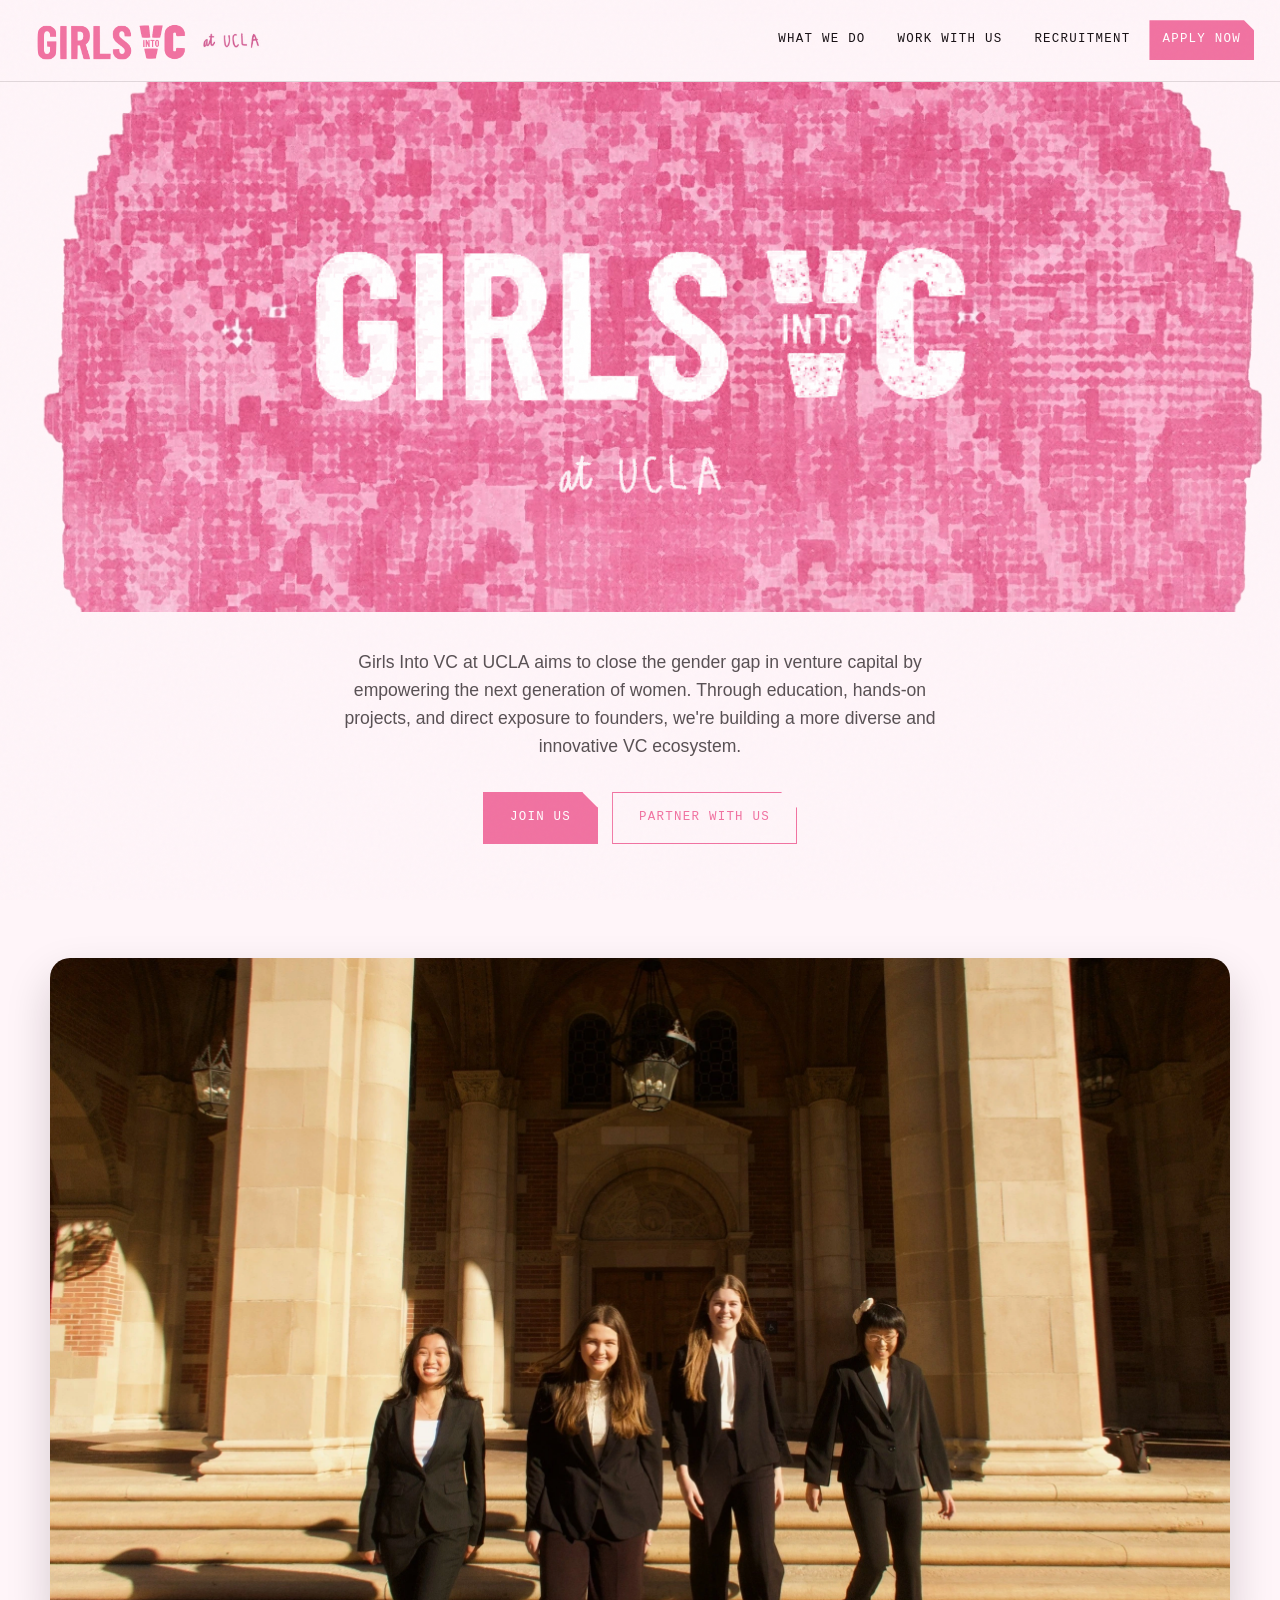
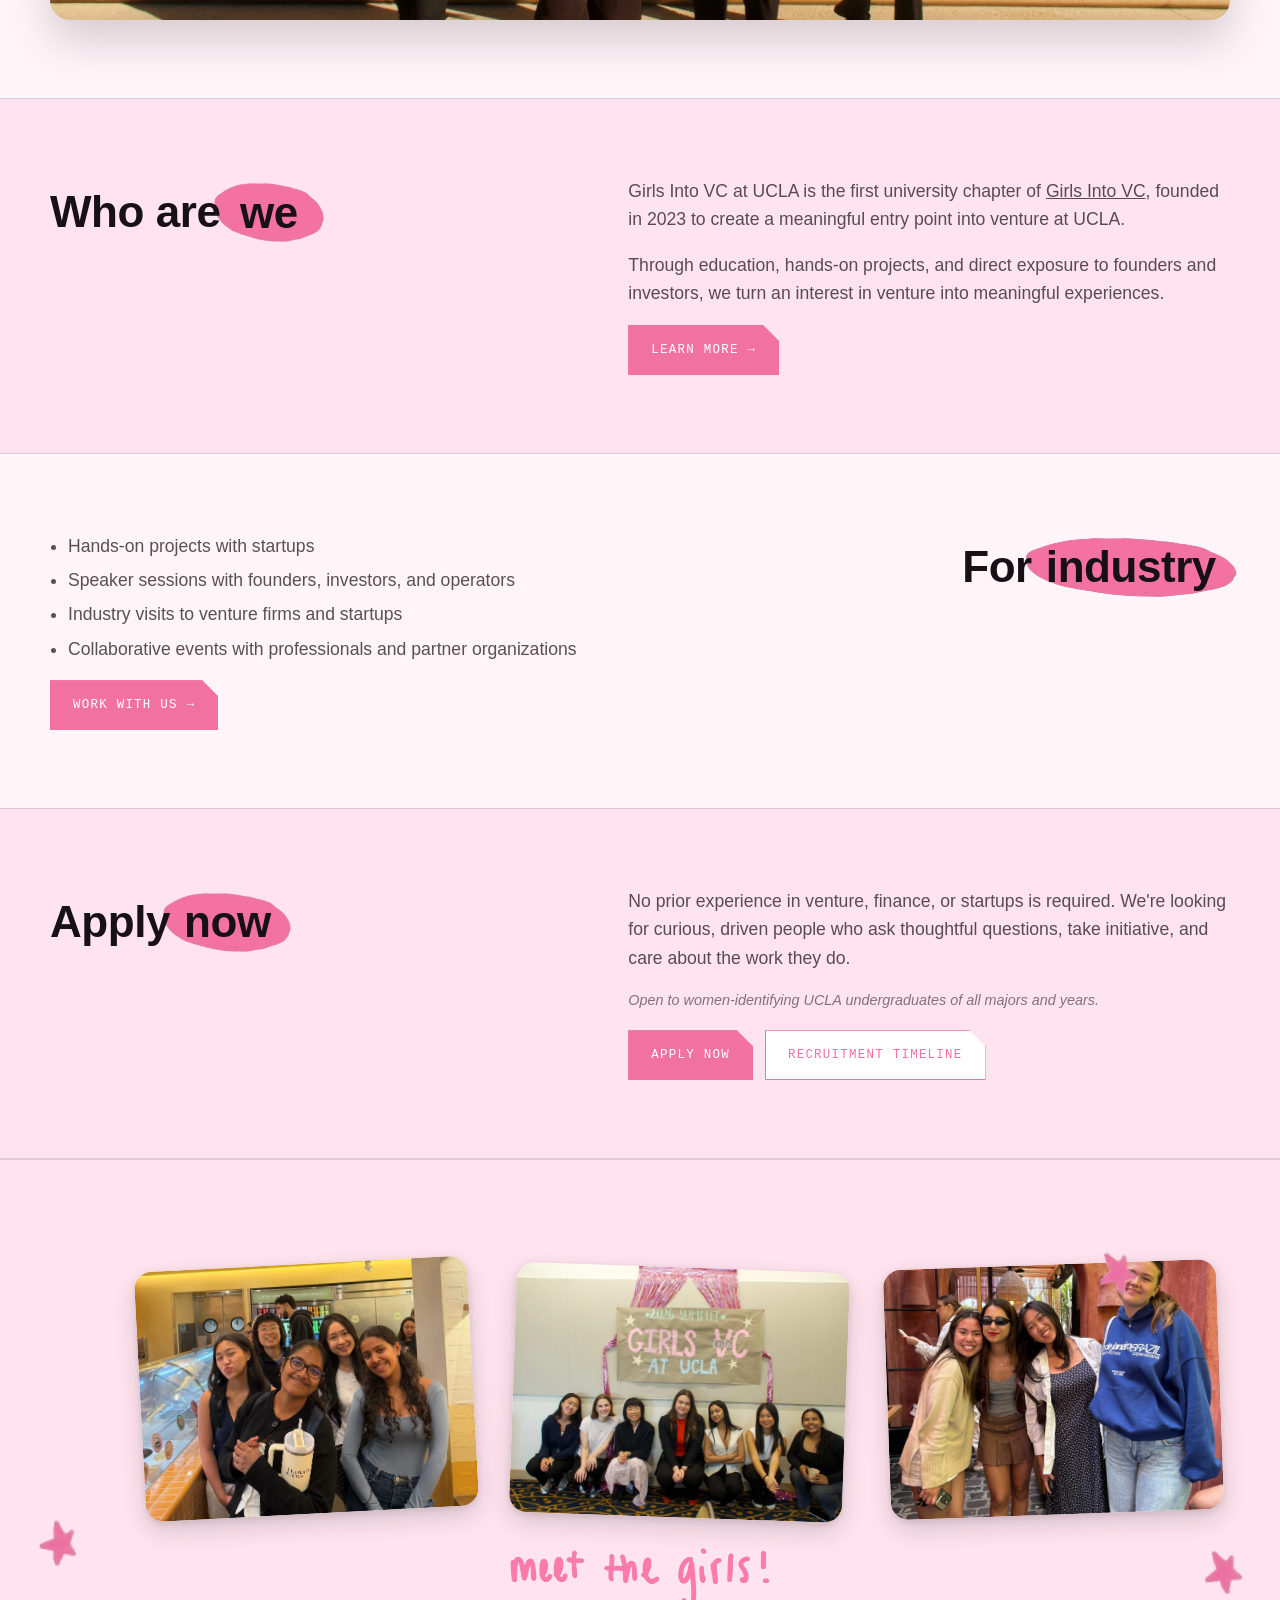
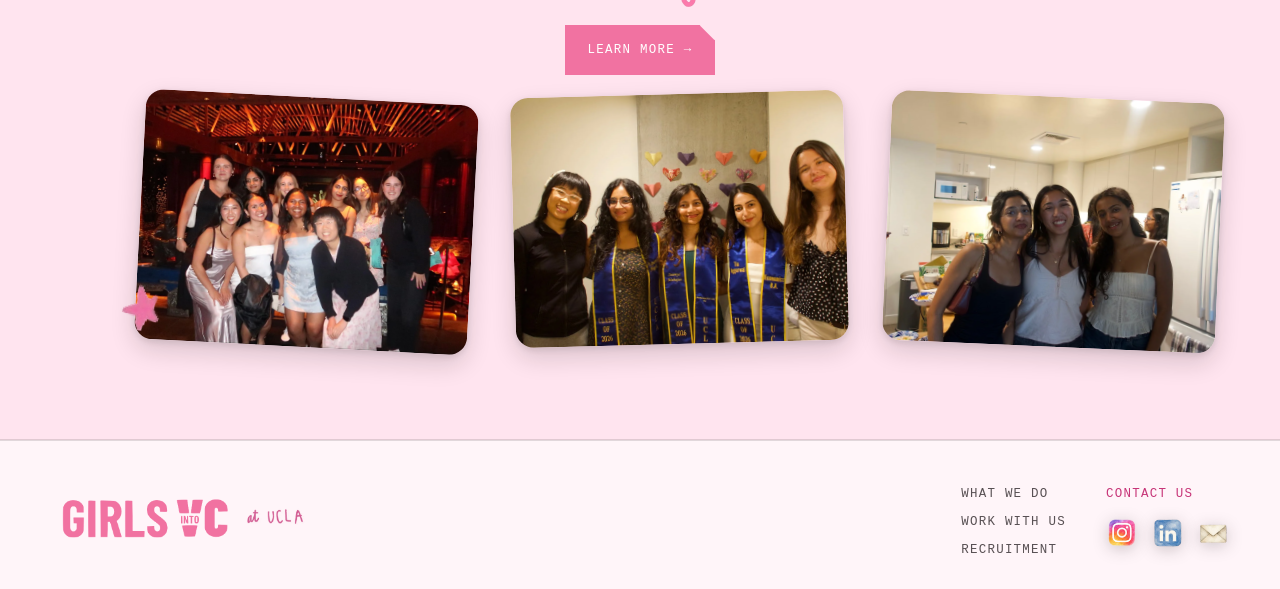
==== commit 1618ab4a: "Move community photo grid back to the end of the page Kanak asked to keep the "meet the girls" colla" ====
--- a/index.html
+++ b/index.html
@@ -45,56 +45,6 @@
       <div class="wrap">
         <div style="border-radius:20px; overflow:hidden; box-shadow:0 20px 44px rgba(23,16,20,0.18);">
           <img src="images/royce-hall.webp" alt="Girls Into VC at UCLA members on the steps of Royce Hall" style="width:100%; display:block;">
-        </div>
-      </div>
-    </section>
-
-    <!-- COMMUNITY / SCRAPBOOK -->
-    <section class="section pink" id="community">
-      <div class="wrap community-mosaic is-open">
-        <div class="reveal community-photos">
-          <img class="community-star star-1" src="images/star-sticker.webp" alt="" aria-hidden="true">
-          <img class="community-star star-2" src="images/star-sticker.webp" alt="" aria-hidden="true">
-          <img class="community-star star-3" src="images/star-sticker.webp" alt="" aria-hidden="true">
-          <img class="community-star star-4" src="images/star-sticker.webp" alt="" aria-hidden="true">
-          <div class="polaroid-fan polaroid-fan-6 is-open">
-            <div class="polaroid-wrap gp-1">
-              <figure class="polaroid">
-                <img src="images/events/event-0573.webp" alt="Girls Into VC members smiling together at an outing">
-              </figure>
-            </div>
-            <div class="polaroid-wrap gp-2">
-              <figure class="polaroid">
-                <img src="images/events/event-0666.webp" alt="Girls Into VC members at the 2026 Summit">
-              </figure>
-            </div>
-            <div class="polaroid-wrap gp-3">
-              <figure class="polaroid">
-                <img src="images/events/event-archway.webp" alt="Girls Into VC members together under an archway">
-              </figure>
-            </div>
-            <div class="community-reveal">
-              <img class="community-reveal-text" src="images/text-meet-the-girls.webp" alt="meet the girls!">
-              <div class="btn-row" style="justify-content:center;">
-                <a class="btn btn-pink" href="/about#board">Learn More →</a>
-              </div>
-            </div>
-            <div class="polaroid-wrap gp-4">
-              <figure class="polaroid">
-                <img src="images/events/event-dinner-lounge.webp" alt="Girls Into VC members celebrating together at dinner">
-              </figure>
-            </div>
-            <div class="polaroid-wrap gp-5">
-              <figure class="polaroid">
-                <img src="images/events/event-0671.webp" alt="Girls Into VC members celebrating graduation">
-              </figure>
-            </div>
-            <div class="polaroid-wrap gp-6">
-              <figure class="polaroid">
-                <img src="images/events/event-9704.webp" alt="Girls Into VC members together at a kitchen social">
-              </figure>
-            </div>
-          </div>
         </div>
       </div>
     </section>
@@ -152,6 +102,56 @@
       </div>
     </section>
 
+    <!-- COMMUNITY / SCRAPBOOK -->
+    <section class="section pink" id="community">
+      <div class="wrap community-mosaic is-open">
+        <div class="reveal community-photos">
+          <img class="community-star star-1" src="images/star-sticker.webp" alt="" aria-hidden="true">
+          <img class="community-star star-2" src="images/star-sticker.webp" alt="" aria-hidden="true">
+          <img class="community-star star-3" src="images/star-sticker.webp" alt="" aria-hidden="true">
+          <img class="community-star star-4" src="images/star-sticker.webp" alt="" aria-hidden="true">
+          <div class="polaroid-fan polaroid-fan-6 is-open">
+            <div class="polaroid-wrap gp-1">
+              <figure class="polaroid">
+                <img src="images/events/event-0573.webp" alt="Girls Into VC members smiling together at an outing">
+              </figure>
+            </div>
+            <div class="polaroid-wrap gp-2">
+              <figure class="polaroid">
+                <img src="images/events/event-0666.webp" alt="Girls Into VC members at the 2026 Summit">
+              </figure>
+            </div>
+            <div class="polaroid-wrap gp-3">
+              <figure class="polaroid">
+                <img src="images/events/event-archway.webp" alt="Girls Into VC members together under an archway">
+              </figure>
+            </div>
+            <div class="community-reveal">
+              <img class="community-reveal-text" src="images/text-meet-the-girls.webp" alt="meet the girls!">
+              <div class="btn-row" style="justify-content:center;">
+                <a class="btn btn-pink" href="/about#board">Learn More →</a>
+              </div>
+            </div>
+            <div class="polaroid-wrap gp-4">
+              <figure class="polaroid">
+                <img src="images/events/event-dinner-lounge.webp" alt="Girls Into VC members celebrating together at dinner">
+              </figure>
+            </div>
+            <div class="polaroid-wrap gp-5">
+              <figure class="polaroid">
+                <img src="images/events/event-0671.webp" alt="Girls Into VC members celebrating graduation">
+              </figure>
+            </div>
+            <div class="polaroid-wrap gp-6">
+              <figure class="polaroid">
+                <img src="images/events/event-9704.webp" alt="Girls Into VC members together at a kitchen social">
+              </figure>
+            </div>
+          </div>
+        </div>
+      </div>
+    </section>
+
   </main>
 
   <footer class="site-footer">
--- a/styles.css
+++ b/styles.css
@@ -553,9 +553,9 @@
 
 /* Scrapbook grid — six polaroid prints, each given a slight rotation so
    it reads as a scattered photo pile rather than a rigid grid. Photos are
-   never forced into a fixed aspect ratio (see .polaroid img below), so
-   row heights size themselves to whatever each photo actually is. The
-   "meet the girls!" moment sits in the reveal row, in the open space
+   cropped to a uniform aspect ratio (see .polaroid img below) so every
+   row lines up evenly instead of leaving dead space under shorter shots.
+   The "meet the girls!" moment sits in the reveal row, in the open space
    between the two rows of photos rather than below them. */
 .polaroid-fan {
   max-width: 1080px;
@@ -598,6 +598,8 @@
   display: block;
   width: 100%;
   height: auto;
+  aspect-ratio: 4 / 3;
+  object-fit: cover;
 }
 
 .summit-photos {
